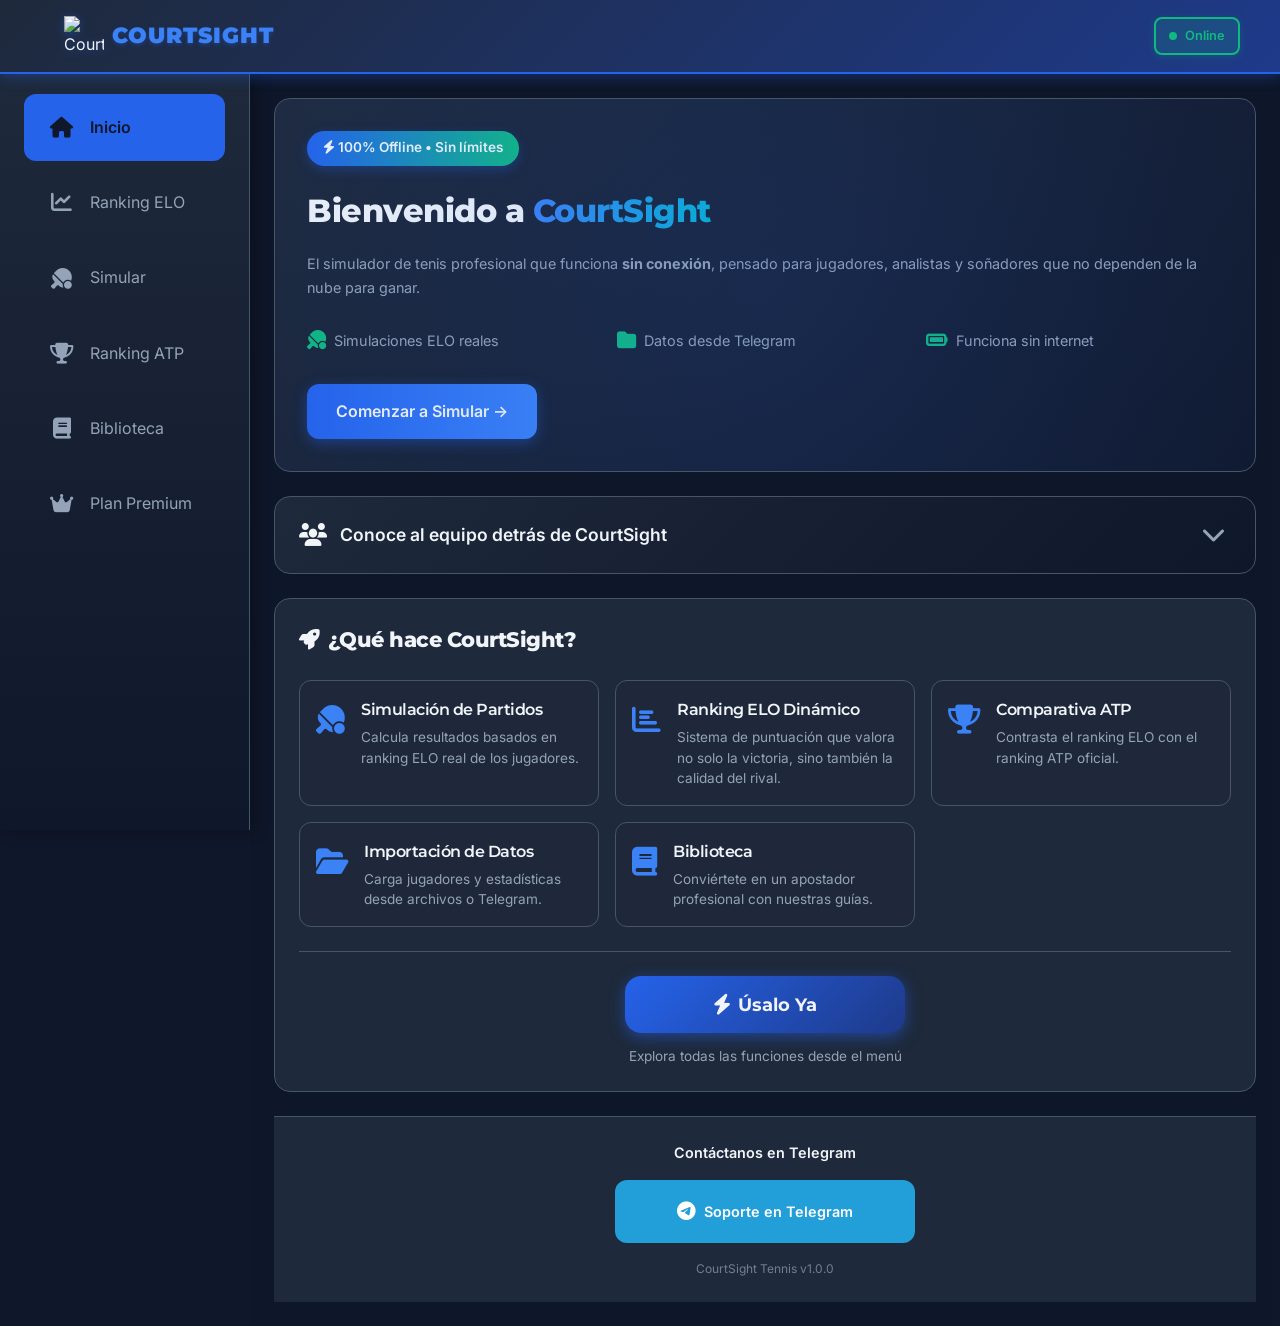
==== index.html @ 171592a0 "Add files via upload" ====
<!DOCTYPE html>
<html lang="es">
<head>
    <meta charset="UTF-8">
    <meta name="viewport" content="width=device-width, initial-scale=1.0">
    <meta name="theme-color" content="#0f172a">
    <meta name="description" content="CourtSight Tennis - Simulador de tenis profesional 100% offline">
    <title>CourtSight Tennis</title>
    
    <!-- Fuentes -->
    <link rel="preconnect" href="https://fonts.googleapis.com">
    <link rel="preconnect" href="https://fonts.gstatic.com" crossorigin>
    <link href="https://fonts.googleapis.com/css2?family=Inter:wght@400;500;600;700&family=Montserrat:wght@700;800;900&display=swap" rel="stylesheet">
    
    <!-- Iconos Profesionales - FontAwesome -->
    <link rel="stylesheet" href="https://cdnjs.cloudflare.com/ajax/libs/font-awesome/6.5.1/css/all.min.css">
    
    <!-- Estilos -->
    <link rel="stylesheet" href="css/styles.css">
    
    <!-- PWA Manifest -->
    <link rel="manifest" href="data/">
    <link rel="icon" type="image/png" href="flags/logo.png">
    <link rel="apple-touch-icon" href="flags/logo.png">
</head>
<body>
    <!-- Header -->
    <header class="header">
        <div class="header-content">
            <div class="logo">
                <button class="menu-toggle" id="menu-toggle" aria-label="Abrir menú">
                    <span class="hamburger"></span>
                </button>
                <img src="flags/logo.png" alt="CourtSight Logo" class="logo-img">
                <h1>COURTSIGHT</h1>
            </div>
            <div class="connection-status" id="connection-status">
                <span class="status-dot"></span>
                <span class="status-text">Offline</span>
            </div>
        </div>
    </header>

    <!-- Overlay para móvil -->
    <div class="sidebar-overlay" id="sidebar-overlay"></div>

    <!-- Layout Principal -->
    <div class="app-layout">
        <!-- SIDEBAR -->
        <aside id="sidebar" class="sidebar">
            <nav class="sidebar-menu">
                <!-- Interno (SPA) -->
                <a href="#" class="sidebar-item active" data-section="inicio">
                    <span class="icon"><i class="fas fa-home"></i></span>
                    <span>Inicio</span>
                </a>
                
                <!-- Externos (páginas separadas) -->
                <a href="pages/ranking-elo.html" class="sidebar-item">
                    <span class="icon"><i class="fas fa-chart-line"></i></span>
                    <span>Ranking ELO</span>
                </a>
                
                <a href="pages/simulate.html" class="sidebar-item">
                    <span class="icon"><i class="fas fa-table-tennis-paddle-ball"></i></span>
                    <span>Simular</span>
                </a>
                
                <a href="pages/ranking-atp.html" class="sidebar-item">
                    <span class="icon"><i class="fas fa-trophy"></i></span>
                    <span>Ranking ATP</span>
                </a>
                
                <a href="pages/biblioteca.html" class="sidebar-item">
                    <span class="icon"><i class="fas fa-book"></i></span>
                    <span>Biblioteca</span>
                </a>
                
                <a href="pages/plan-premium.html" class="sidebar-item">
                    <span class="icon"><i class="fas fa-crown"></i></span>
                    <span>Plan Premium</span>
                </a>
            </nav>
        </aside>

        <!-- Contenido Principal -->
        <main class="main-content">
            <!-- Sección: INICIO -->
            <section id="inicio" class="content-section active">
                
                <!-- Welcome Card Mejorado -->
                <div class="welcome-card hero-welcome">
                    <div class="welcome-badge"><i class="fas fa-bolt"></i> 100% Offline • Sin límites</div>
                    <h2 class="welcome-title">Bienvenido a <span class="highlight">CourtSight</span></h2>
                    <p class="welcome-subtitle">El simulador de tenis profesional que funciona <strong>sin conexión</strong>, pensado para jugadores, analistas y soñadores que no dependen de la nube para ganar.</p>
                    
                    <div class="welcome-features">
                        <div class="wf-item">
                            <span class="wf-icon"><i class="fas fa-table-tennis-paddle-ball"></i></span>
                            <span>Simulaciones ELO reales</span>
                        </div>
                        <div class="wf-item">
                            <span class="wf-icon"><i class="fas fa-folder"></i></span>
                            <span>Datos desde Telegram</span>
                        </div>
                        <div class="wf-item">
                            <span class="wf-icon"><i class="fas fa-battery-full"></i></span>
                            <span>Funciona sin internet</span>
                        </div>
                    </div>
                    
                    <a href="simulate.html" class="btn-cta">Comenzar a Simular →</a>
                </div>

                <!-- 🔹 BANNER "QUIÉNES SOMOS" (Expandible) -->
                <div class="about-banner" id="about-banner">
                    <div class="about-banner-header" id="about-banner-toggle">
                        <div class="about-banner-title">
                            <span class="icon"><i class="fas fa-users"></i></span>
                            <span>Conoce al equipo detrás de CourtSight</span>
                        </div>
                        <button class="about-banner-arrow" id="about-banner-arrow" aria-label="Expandir"><i class="fas fa-chevron-down"></i></button>
                    </div>
                    
                    <div class="about-banner-content" id="about-banner-content">
                        <div class="about-banner-grid">
                            <!-- Columna: Nuestra Historia -->
                           <div class="about-banner-card cuban-bg">
                                <div class="cuban-flag-overlay"></div>
                                <h4><i class="fas fa-flag"></i> Hecho en La Habana y Santiago de Cuba</h4>
                                <p>Somos un colectivo de <strong>analistas y desarrolladores</strong> cubanos. Creemos que las limitaciones son el motor de la innovación.</p>
                            </div>
                            
                            <!-- Columna: Filosofía Offline -->
                            <div class="about-banner-card">
                                <h4><i class="fas fa-battery-full"></i> Offline-First</h4>
                                <p>Diseñado para entornos con conectividad intermitente:</p>
                                <ul>
                                    <li>100% funcional sin internet</li>
                                    <li>Importación vía Telegram/archivos</li>
                                    <li>Bajo consumo de batería y CPU</li>
                                    <li>Menos de 5MB, sin dependencias</li>
                                </ul>
                            </div>
                            
                            <!-- Columna: Misión -->
                            <div class="about-banner-card full-width">
                                <h4><i class="fas fa-bullseye"></i> Nuestra Misión</h4>
                                <p>Democratizar el análisis deportivo con herramientas accesibles y soberanas, para cualquier persona en cualquier lugar del mundo.</p>
                                <div class="mission-tags">
                                    <span class="tag"><i class="fas fa-lock-open"></i> Código especializado</span>
                                    <span class="tag"><i class="fas fa-globe"></i> Enfoque diferente</span>
                                    <span class="tag"><i class="fas fa-handshake"></i> Apoyando a la comunidad</span>
                                </div>
                            </div>
                        </div>
                        
                    </div>
                </div>

                <!-- 🔹 QUÉ HACE LA APLICACIÓN -->
                <div class="features-section">
                    <h3 class="features-title"><i class="fas fa-rocket"></i> ¿Qué hace CourtSight?</h3>
                    <div class="features-list">
                        <div class="feature-item">
                            <span class="feature-icon"><i class="fas fa-table-tennis-paddle-ball"></i></span>
                            <div class="feature-content">
                                <h4>Simulación de Partidos</h4>
                                <p>Calcula resultados basados en ranking ELO real de los jugadores.</p>
                            </div>
                        </div>
                        <div class="feature-item">
                            <span class="feature-icon"><i class="fas fa-chart-bar"></i></span>
                            <div class="feature-content">
                                <h4>Ranking ELO Dinámico</h4>
                                <p>Sistema de puntuación que valora no solo la victoria, sino también la calidad del rival.</p>
                            </div>
                        </div>
                        <div class="feature-item">
                            <span class="feature-icon"><i class="fas fa-trophy"></i></span>
                            <div class="feature-content">
                                <h4>Comparativa ATP</h4>
                                <p>Contrasta el ranking ELO con el ranking ATP oficial.</p>
                            </div>
                        </div>
                        <div class="feature-item">
                            <span class="feature-icon"><i class="fas fa-folder-open"></i></span>
                            <div class="feature-content">
                                <h4>Importación de Datos</h4>
                                <p>Carga jugadores y estadísticas desde archivos o Telegram.</p>
                            </div>
                        </div>
                        <div class="feature-item">
                            <span class="feature-icon"><i class="fas fa-book"></i></span>
                            <div class="feature-content">
                                <h4>Biblioteca</h4>
                                <p>Conviértete en un apostador profesional con nuestras guías.</p>
                            </div>
                        </div>
                    </div>
                    
                    <!-- Botón con ID para abrir sidebar -->
                    <div class="features-cta">
                        <button class="btn-use-now" id="btn-use-now">
                            <span class="btn-icon"><i class="fas fa-bolt"></i></span>
                            <span>Úsalo Ya</span>
                        </button>
                        <p class="features-cta-text">Explora todas las funciones desde el menú</p>
                    </div>
                </div>

                <!-- Footer Info -->
                <div class="info-bar">
                    <p class="info-text">Contáctanos en Telegram</p>
                    <a href="https://t.me/Eltonali05" class="telegram-contact" target="_blank" rel="noopener noreferrer">
                        <span class="telegram-icon"><i class="fab fa-telegram-plane"></i></span>
                        <span>Soporte en Telegram</span>
                    </a>
                    <p class="version-text">CourtSight Tennis v1.0.0</p>
                </div>
            </section>

            <!-- Sección: RANKING ELO -->
            <section id="ranking-elo" class="content-section">
                <h2 class="section-title"><i class="fas fa-chart-bar"></i> Ranking ELO</h2>
                <div class="card">
                    <p class="text-muted">Próximamente: Lista completa de jugadores ordenados por ranking ELO.</p>
                </div>
            </section>

            <!-- Sección: SIMULAR -->
            <section id="simular" class="content-section">
                <h2 class="section-title"><i class="fas fa-table-tennis-paddle-ball"></i> Simular Partido</h2>
                <div class="card">
                    <p class="text-muted">Próximamente: Selecciona dos jugadores y simula el resultado del partido.</p>
                </div>
            </section>

            <!-- Sección: RANKING ATP -->
            <section id="ranking-atp" class="content-section">
                <h2 class="section-title"><i class="fas fa-trophy"></i> Ranking ATP</h2>
                <div class="card">
                    <p class="text-muted">Próximamente: Comparativa entre ranking ELO y ranking ATP oficial.</p>
                </div>
            </section>

            <!-- Sección: BIBLIOTECA -->
            <section id="biblioteca" class="content-section">
                <h2 class="section-title"><i class="fas fa-book"></i> Biblioteca</h2>
                <div class="card">
                    <p class="text-muted">Próximamente: Historial de partidos simulados y estadísticas guardadas.</p>
                </div>
            </section>

            <!-- Sección: ACTUALIZACIONES -->
            <section id="actualizaciones" class="content-section">
                <h2 class="section-title"><i class="fas fa-sync-alt"></i> Actualizaciones</h2>
                <div class="card">
                    <p class="text-muted">Próximamente: Novedades, changelog y estado de los datos.</p>
                </div>
            </section>
        </main>
    </div>

    <!-- Scripts -->
    <script src="js/app.js"></script>
</body>
</html>
---- css/styles.css ----
/* ============================================
COURT SIGHT TENNIS - ESTILOS GLOBALES
============================================ */
:root {
    /* Colores - Tennis Blue Theme */
    --bg-primary: #0f172a;
    --bg-secondary: #1e293b;
    --bg-card: #334155;
    
    /* Paleta Azul Tennis */
    --accent: #2563eb;
    --accent-hover: #1d4ed8;
    --accent-light: #3b82f6;
    --accent-dark: #1e3a8a;
    --cyan: #06b6d4;

    /* Texto */
    --text-primary: #f1f5f9;
    --text-secondary: #94a3b8;
    --text-muted: #64748b;

    /* Estados y utilidades */
    --success: #10b981;
    --border: #475569;
    --danger: #ef4444;
    --warning: #f59e0b;
    --telegram: #229ED9;
    --telegram-hover: #1b8ac0;

    /* Espaciado */
    --spacing-xs: 0.5rem;
    --spacing-sm: 1rem;
    --spacing-md: 1.5rem;
    --spacing-lg: 2rem;

    /* Bordes */
    --radius-sm: 8px;
    --radius-md: 12px;
    --radius-lg: 16px;

    /* Sombras */
    --shadow: 0 4px 6px -1px rgba(0, 0, 0, 0.3);
    --shadow-lg: 0 10px 15px -3px rgba(0, 0, 0, 0.4);
}

/* ============================================
RESET & BASE
============================================ */
* {
    margin: 0;
    padding: 0;
    box-sizing: border-box;
    -webkit-tap-highlight-color: transparent;
}

html {
    font-size: 16px;
    scroll-behavior: smooth;
}

body {
    font-family: 'Inter', -apple-system, BlinkMacSystemFont, 'Segoe UI', Roboto, sans-serif;
    background: transparent;
    color: var(--text-primary);
    line-height: 1.6;
    min-height: 100vh;
    display: flex;
    flex-direction: column;
}

/* Títulos con Montserrat */
h1, h2, h3, h4, h5, h6 {
    font-family: 'Montserrat', sans-serif;
    font-weight: 800;
    letter-spacing: -0.5px;
}

body.sidebar-open {
    overflow: hidden;
}

a {
    text-decoration: none;
    color: inherit;
}

/* ============================================
HEADER
============================================ */
.header {
    background: linear-gradient(135deg, var(--bg-secondary) 0%, var(--accent-dark) 100%);
    border-bottom: 2px solid var(--accent);
    padding: var(--spacing-sm) var(--spacing-md);
    position: sticky;
    top: 0;
    z-index: 100;
    box-shadow: 0 4px 12px rgba(37, 99, 235, 0.3);
}

.header-content {
    display: flex;
    justify-content: space-between;
    align-items: center;
    max-width: 1200px;
    margin: 0 auto;
}

.logo {
    display: flex;
    align-items: center;
    gap: var(--spacing-xs);
}

/* Botón Hamburguesa */
.menu-toggle {
    background: transparent;
    border: none;
    cursor: pointer;
    padding: var(--spacing-xs);
    display: flex;
    align-items: center;
    justify-content: center;
    margin-right: var(--spacing-xs);
}

.hamburger {
    display: block;
    width: 24px;
    height: 2px;
    background: var(--text-primary);
    position: relative;
    transition: all 0.3s;
}

.hamburger::before,
.hamburger::after {
    content: '';
    position: absolute;
    width: 24px;
    height: 2px;
    background: var(--text-primary);
    left: 0;
    transition: all 0.3s;
}

.hamburger::before { top: -7px; }
.hamburger::after { top: 7px; }

/* Animación hamburguesa activo */
.menu-toggle.active .hamburger { background: transparent; }
.menu-toggle.active .hamburger::before {
    top: 0;
    transform: rotate(45deg);
    background: var(--accent);
}
.menu-toggle.active .hamburger::after {
    top: 0;
    transform: rotate(-45deg);
    background: var(--accent);
}

.logo-icon { font-size: 1.8rem; }

.logo h1 {
    font-size: 1.4rem;
    font-weight: 900;
    color: var(--accent-light);
    font-family: 'Montserrat', sans-serif;
    letter-spacing: 1px;
    text-transform: uppercase;
    text-shadow: 0 2px 4px rgba(37, 99, 235, 0.3);
}

.logo-img {
    width: 40px;
    height: 40px;
    object-fit: contain;
    display: block;
    filter: drop-shadow(0 2px 4px rgba(37, 99, 235, 0.4));
}

/* Connection Status - Verde/Rojo */
.connection-status {
    display: flex;
    align-items: center;
    gap: var(--spacing-xs);
    font-size: 0.8rem;
    font-weight: 600;
    padding: 0.4rem 0.8rem;
    border-radius: var(--radius-sm);
    border: 2px solid var(--danger);
    background: rgba(239, 68, 68, 0.15);
    color: var(--danger);
    transition: all 0.3s;
    box-shadow: 0 2px 8px rgba(239, 68, 68, 0.2);
}

.connection-status.online {
    border-color: var(--success);
    background: rgba(16, 185, 129, 0.15);
    color: var(--success);
    box-shadow: 0 2px 8px rgba(16, 185, 129, 0.2);
}

.status-dot {
    width: 8px;
    height: 8px;
    border-radius: 50%;
    background: var(--danger);
    animation: pulse 2s infinite;
}

.online .status-dot { background: var(--success); }

@keyframes pulse {
    0%, 100% { opacity: 1; }
    50% { opacity: 0.5; }
}

/* ============================================
OVERLAY
============================================ */
.sidebar-overlay {
    position: fixed;
    top: 0;
    left: 0;
    width: 100%;
    height: 100%;
    background: rgba(0, 0, 0, 0.5);
    z-index: 90;
    opacity: 0;
    visibility: hidden;
    transition: all 0.3s;
}

.sidebar-overlay.active {
    opacity: 1;
    visibility: visible;
}

/* ============================================
LAYOUT CON SIDEBAR
============================================ */
.app-layout {
    display: flex;
    min-height: calc(100vh - 140px);
    flex: 1;
    position: relative;
}

/* Sidebar */
.sidebar {
    width: 250px;
    background: var(--bg-secondary);
    border-right: 1px solid var(--border);
    padding: var(--spacing-md);
    position: fixed;
    top: 70px;
    left: -250px;
    height: calc(100vh - 140px);
    overflow-y: auto;
    z-index: 95;
    transition: left 0.3s ease;
}

.sidebar.open { left: 0; }

.sidebar-menu {
    display: flex;
    flex-direction: column;
    gap: var(--spacing-xs);
}

.sidebar-item {
    display: flex;
    align-items: center;
    gap: var(--spacing-sm);
    padding: var(--spacing-sm) var(--spacing-md);
    border-radius: var(--radius-md);
    color: var(--text-secondary);
    transition: all 0.2s;
    cursor: pointer;
    border: 1px solid transparent;
}

.sidebar-item:hover {
    background: var(--bg-card);
    color: var(--text-primary);
}

.sidebar-item.active {
    background: var(--accent);
    color: var(--bg-primary);
    font-weight: 600;
}

.sidebar-item .icon {
    font-size: 1.3rem;
    width: 25px;
    text-align: center;
}
/* ============================================
🎨 ICONOS FONTAWESOME
============================================ */
.icon i, 
.feature-icon i, 
.wf-icon i, 
.about-icon i, 
.telegram-icon i, 
.btn-icon i {
    font-style: normal;
    display: inline-flex;
    align-items: center;
    justify-content: center;
}

/* Colores específicos para iconos */
.feature-icon i { 
    color: var(--accent-light); 
}

.wf-icon i { 
    color: var(--success); 
}

.telegram-icon i { 
    color: #ffffff; 
}

.btn-icon i {
    animation: pulse-icon 2s ease-in-out infinite;
}

/* Contenido Principal con Fondo */
.main-content {
    flex: 1;
    padding: var(--spacing-md);
    overflow-y: auto;
    width: 100%;
    background-image: url('../flags/fondo-tenis.jpg');
    background-size: cover;
    background-position: center;
    background-repeat: no-repeat;
    background-attachment: fixed;
    position: relative;
}

.main-content::before {
    content: '';
    position: absolute;
    top: 0;
    left: 0;
    width: 100%;
    height: 100%;
    background: rgba(15, 23, 42, 0.85);
    z-index: 0;
    pointer-events: none;
}

.main-content > * {
    position: relative;
    z-index: 1;
}

/* ============================================
SECCIONES DE CONTENIDO
============================================ */
.content-section {
    display: none;
}

.content-section.active {
    display: block;
    animation: fadeIn 0.3s ease-out;
}

.section-title {
    font-size: 1.5rem;
    margin-bottom: var(--spacing-md);
    color: var(--accent);
    display: flex;
    align-items: center;
    gap: var(--spacing-xs);
}

/* ============================================
TARJETA DE BIENVENIDA
============================================ */
.welcome-card {
    background: var(--bg-secondary);
    border: 1px solid var(--border);
    border-radius: var(--radius-lg);
    padding: var(--spacing-md);
    margin-bottom: var(--spacing-md);
}

.welcome-card h4 {
    color: var(--accent-light);
    margin-bottom: var(--spacing-xs);
    font-size: 1.1rem;
}

.welcome-card p {
    color: var(--text-secondary);
    font-size: 0.9rem;
    line-height: 1.7;
}

/* ============================================
WELCOME CARD HERO (MEJORADO)
============================================ */
.hero-welcome {
    background: linear-gradient(135deg, var(--bg-secondary) 0%, var(--bg-primary) 100%);
    border: 1px solid var(--border);
    position: relative;
    overflow: hidden;
    padding: var(--spacing-lg);
}

.hero-welcome::before {
    content: '';
    position: absolute;
    top: -50%;
    right: -50%;
    width: 200%;
    height: 200%;
    background: radial-gradient(circle, rgba(37, 99, 235, 0.15) 0%, transparent 70%);
    animation: pulse-glow 8s ease-in-out infinite;
    pointer-events: none;
}

@keyframes pulse-glow {
    0%, 100% { transform: scale(1); opacity: 0.5; }
    50% { transform: scale(1.1); opacity: 0.8; }
}

.welcome-badge {
    display: inline-block;
    background: linear-gradient(90deg, var(--accent) 0%, var(--success) 100%);
    color: var(--text-primary);
    padding: 0.4rem 1rem;
    border-radius: 20px;
    font-size: 0.85rem;
    font-weight: 600;
    margin-bottom: 1.2rem;
    box-shadow: 0 4px 12px rgba(37, 99, 235, 0.3);
}

.welcome-title {
    font-size: 2rem;
    margin: 0 0 1rem 0;
    color: var(--text-primary);
    font-family: 'Montserrat', sans-serif;
}

.welcome-title .highlight {
    background: linear-gradient(90deg, var(--accent-light) 0%, var(--cyan) 100%);
    -webkit-background-clip: text;
    -webkit-text-fill-color: transparent;
    background-clip: text;
}

.welcome-subtitle {
    color: var(--text-secondary);
    font-size: 1.05rem;
    line-height: 1.6;
    margin-bottom: 1.5rem;
}

.welcome-features {
    display: grid;
    grid-template-columns: repeat(3, 1fr);
    gap: 0.8rem;
    margin-bottom: 1.8rem;
}

.wf-item {
    display: flex;
    align-items: center;
    gap: 0.5rem;
    font-size: 0.9rem;
    color: var(--text-secondary);
}

.wf-icon {
    font-size: 1.2rem;
}

.btn-cta {
    display: inline-block;
    background: linear-gradient(90deg, var(--accent) 0%, var(--accent-light) 100%);
    color: var(--text-primary);
    padding: 0.9rem 1.8rem;
    border-radius: var(--radius-md);
    text-decoration: none;
    font-weight: 600;
    transition: transform 0.2s, box-shadow 0.2s;
    box-shadow: 0 4px 14px rgba(37, 99, 235, 0.4);
}

.btn-cta:hover {
    transform: translateY(-2px);
    box-shadow: 0 6px 20px rgba(37, 99, 235, 0.6);
}

/* ============================================
BANNER "QUIÉNES SOMOS" (EXPANDIBLE)
============================================ */
.about-banner {
    margin: 1.5rem 0;
    border-radius: var(--radius-lg);
    overflow: hidden;
    border: 1px solid var(--border);
    background: linear-gradient(135deg, var(--bg-secondary) 0%, var(--bg-primary) 100%);
    transition: all 0.3s ease;
}

.about-banner-header {
    padding: 1.2rem 1.5rem;
    display: flex;
    align-items: center;
    justify-content: space-between;
    cursor: pointer;
    user-select: none;
}

.about-banner-header:hover {
    background: rgba(255, 255, 255, 0.05);
}

.about-banner-title {
    display: flex;
    align-items: center;
    gap: 0.8rem;
    color: var(--text-primary);
    font-weight: 600;
    font-size: 1.1rem;
}

.about-banner-title .icon {
    font-size: 1.4rem;
}

.about-banner-arrow {
    background: none;
    border: none;
    color: var(--text-secondary);
    font-size: 1.5rem;
    cursor: pointer;
    transition: transform 0.3s ease;
    padding: 0.3rem;
}

.about-banner-arrow.active {
    transform: rotate(180deg);
    color: var(--accent-light);
}

.about-banner-content {
    max-height: 0;
    overflow: hidden;
    transition: max-height 0.4s ease, padding 0.4s ease;
    background: rgba(15, 23, 42, 0.6);
}

.about-banner-content.open {
    max-height: 1000px;
    padding: 0 1.5rem 1.5rem;
}

.about-banner-grid {
    display: grid;
    grid-template-columns: repeat(auto-fit, minmax(250px, 1fr));
    gap: 1.2rem;
    margin-top: 1rem;
}

.about-banner-card {
    background: rgba(30, 41, 59, 0.8);
    padding: 1.2rem;
    border-radius: var(--radius-md);
    border: 1px solid var(--border);
}

/* ============================================
🇨🇺 TARJETA "HECHO EN LA HABANA" CON BANDERA
============================================ */
.about-banner-card.cuban-bg {
    background-image: url('flags/cu.png'); /* ← TU RUTA AQUÍ */
    background-size: cover;
    background-position: center;
    background-repeat: no-repeat;
    position: relative;
    border: 2px solid #50393c; /* Borde rojo cubano */
    overflow: hidden;
}

/* Capa oscura para que el texto se lea bien */
.cuban-flag-overlay {
    position: absolute;
    top: 0;
    left: 0;
    width: 100%;
    height: 100%;
    background: rgba(15, 23, 42, 0.85); /* Capa semitransparente */
    z-index: 1;
    pointer-events: none;
}

/* El contenido (texto) debe estar por encima */
.about-banner-card.cuban-bg h4,
.about-banner-card.cuban-bg p {
    position: relative;
    z-index: 2;
}

/* Efecto hover opcional */
.about-banner-card.cuban-bg:hover {
    border-color: #11224a; /* Azul cubano */
    transform: translateY(-4px);
}

.about-banner-card h4 {
    margin: 0 0 0.6rem 0;
    color: var(--text-primary);
    font-size: 1rem;
    display: flex;
    align-items: center;
    gap: 0.5rem;
}
/* 🇨🇺 Título "Hecho en La Habana" con colores cubanos */
.about-banner-card.cuban-bg h4 {
    background: linear-gradient(90deg, #CF142B 0%, #FFFFFF 50%, #002A8F 100%);
    -webkit-background-clip: text;
    -webkit-text-fill-color: transparent;
    background-clip: text;
    font-weight: 900;
    text-shadow: 0 2px 4px rgba(0, 0, 0, 0.3);
}

.about-banner-card p,
.about-banner-card li {
    color: var(--text-secondary);
    font-size: 0.9rem;
    line-height: 1.5;
    margin: 0.3rem 0;
}

.about-banner-card ul {
    padding-left: 1.2rem;
    margin: 0.5rem 0;
}

.about-banner-card li {
    list-style: none;
    padding-left: 0.3rem;
}

.about-banner-card li::before {
    content: "•";
    color: var(--accent-light);
    font-weight: bold;
    display: inline-block;
    width: 1em;
    margin-left: -1em;
}

.about-banner-card.full-width {
    grid-column: 1 / -1;
}

.mission-tags {
    display: flex;
    flex-wrap: wrap;
    gap: 0.5rem;
    margin-top: 1rem;
}

.tag {
    background: rgba(37, 99, 235, 0.2);
    color: var(--accent-light);
    padding: 0.3rem 0.7rem;
    border-radius: 20px;
    font-size: 0.8rem;
    font-weight: 500;
}

/* ============================================
🔹 SECCIÓN: QUÉ HACE LA APLICACIÓN
============================================ */
.features-section {
    background: var(--bg-secondary);
    border: 1px solid var(--border);
    border-radius: var(--radius-lg);
    padding: var(--spacing-md);
    margin-bottom: var(--spacing-md);
}

.features-title {
    font-size: 1.3rem;
    color: var(--text-primary);
    margin-bottom: var(--spacing-md);
    display: flex;
    align-items: center;
    gap: var(--spacing-xs);
}

.features-list {
    display: grid;
    grid-template-columns: repeat(auto-fit, minmax(280px, 1fr));
    gap: var(--spacing-sm);
    margin-bottom: var(--spacing-md);
}

.feature-item {
    display: flex;
    align-items: flex-start;
    gap: var(--spacing-sm);
    padding: var(--spacing-sm);
    background: rgba(30, 41, 59, 0.5);
    border-radius: var(--radius-md);
    border: 1px solid var(--border);
    transition: transform 0.2s, background 0.2s;
}

.feature-item:hover {
    transform: translateY(-2px);
    background: rgba(30, 41, 59, 0.8);
}

.feature-icon {
    font-size: 1.8rem;
    flex-shrink: 0;
}

.feature-content h4 {
    font-size: 1rem;
    color: var(--text-primary);
    margin-bottom: 0.3rem;
    font-weight: 600;
}

.feature-content p {
    font-size: 0.85rem;
    color: var(--text-secondary);
    line-height: 1.5;
    margin: 0;
}

/* ============================================
🔹 BOTÓN "ÚSALO YA" (Dentro de features-section)
============================================ */
.features-cta {
    text-align: center;
    padding-top: var(--spacing-md);
    border-top: 1px solid var(--border);
}

.btn-use-now {
    display: inline-flex;
    align-items: center;
    justify-content: center;
    gap: 0.4rem;
    background: linear-gradient(135deg, var(--accent) 0%, var(--accent-dark) 100%);
    color: var(--text-primary);
    padding: 1rem 2rem;
    border: none;
    border-radius: var(--radius-lg);
    font-size: 1.1rem;
    font-weight: 700;
    font-family: 'Montserrat', sans-serif;
    cursor: pointer;
    transition: transform 0.2s, box-shadow 0.2s;
    box-shadow: 0 4px 15px rgba(37, 99, 235, 0.5);
    width: 100%;
    max-width: 280px;
}

.btn-use-now:hover {
    transform: translateY(-3px);
    box-shadow: 0 6px 20px rgba(37, 99, 235, 0.7);
}

.btn-use-now:active {
    transform: translateY(-1px);
}

.btn-icon {
    font-size: 1.3rem;
    animation: pulse-icon 2s ease-in-out infinite;
}

@keyframes pulse-icon {
    0%, 100% { transform: scale(1); }
    50% { transform: scale(1.2); }
}

.features-cta-text {
    font-size: 0.85rem;
    color: var(--text-secondary);
    margin-top: 0.8rem;
    margin-bottom: 0;
}

/* ============================================
FOOTER / INFO BAR
============================================ */
.info-bar {
    margin-top: auto;
    padding: var(--spacing-md);
    text-align: center;
    border-top: 1px solid var(--border);
    background: var(--bg-secondary);
    display: flex;
    flex-direction: column;
    align-items: center;
    gap: var(--spacing-sm);
}

.info-text {
    font-size: 0.9rem;
    color: var(--text-primary);
    font-weight: 600;
    margin: 0;
}

.telegram-contact {
    display: inline-flex;
    align-items: center;
    justify-content: center;
    gap: var(--spacing-xs);
    background: var(--telegram);
    color: #ffffff;
    padding: var(--spacing-sm) var(--spacing-md);
    border-radius: var(--radius-md);
    font-size: 0.9rem;
    font-weight: 600;
    transition: background 0.2s, transform 0.1s;
    width: 100%;
    max-width: 300px;
}

.telegram-contact:hover { background: var(--telegram-hover); }
.telegram-contact:active { transform: scale(0.98); }
.telegram-icon { font-size: 1.2rem; }

.version-text {
    font-size: 0.75rem;
    color: var(--text-secondary);
    opacity: 0.7;
    margin: 0;
}

/* ============================================
COMPONENTES REUTILIZABLES
============================================ */
.btn {
    display: inline-block;
    width: 100%;
    padding: var(--spacing-sm) var(--spacing-md);
    border: none;
    border-radius: var(--radius-md);
    font-size: 1rem;
    font-weight: 600;
    cursor: pointer;
    text-align: center;
    transition: background 0.2s;
}

.btn-primary { background: var(--accent); color: var(--bg-primary); }
.btn-primary:hover { background: var(--accent-hover); }

.btn-secondary {
    background: var(--bg-card);
    color: var(--text-primary);
    border: 1px solid var(--border);
}

.btn-danger {
    background: transparent;
    color: var(--danger);
    border: 1px solid var(--danger);
}

.card {
    background: var(--bg-secondary);
    border: 1px solid var(--border);
    border-radius: var(--radius-lg);
    padding: var(--spacing-md);
    margin-bottom: var(--spacing-sm);
}

.card-title {
    font-size: 1.2rem;
    margin-bottom: var(--spacing-sm);
    color: var(--accent);
}

.input {
    width: 100%;
    padding: var(--spacing-sm);
    background: var(--bg-primary);
    border: 1px solid var(--border);
    border-radius: var(--radius-md);
    color: var(--text-primary);
    font-size: 1rem;
}

.input:focus { outline: none; border-color: var(--accent); }

.select {
    width: 100%;
    padding: var(--spacing-sm);
    background: var(--bg-primary);
    border: 1px solid var(--border);
    border-radius: var(--radius-md);
    color: var(--text-primary);
    font-size: 1rem;
}

/* Utilidades */
.hidden { display: none !important; }
.text-center { text-align: center; }
.text-muted { color: var(--text-secondary); }
.mt-1 { margin-top: var(--spacing-sm); }
.mt-2 { margin-top: var(--spacing-md); }

/* ============================================
ANIMACIONES
============================================ */
@keyframes fadeIn {
    from { opacity: 0; transform: translateY(10px); }
    to { opacity: 1; transform: translateY(0); }
}

.fade-in { animation: fadeIn 0.3s ease-out; }

/* ============================================
RESPONSIVE
============================================ */
@media (max-width: 768px) {
    .sidebar { width: 280px; left: -280px; }
    .logo h1 { font-size: 1.2rem; }
    .stats-grid { grid-template-columns: repeat(2, 1fr); }
    .stats-grid-two { grid-template-columns: 1fr; }
    .circular-chart-container { width: 150px; height: 150px; }
    .welcome-features { grid-template-columns: 1fr; }
    .about-banner-grid { grid-template-columns: 1fr; }
    .features-list { grid-template-columns: 1fr; }
}

@media (max-width: 480px) {
    html { font-size: 15px; }
    .stats-grid { grid-template-columns: 1fr; }
    .connection-status { padding: 0.3rem 0.6rem; font-size: 0.7rem; }
    .logo h1 { font-size: 1rem; }
    .circular-chart-container { width: 130px; height: 130px; }
    .date-icon { font-size: 2rem; }
    .date-value { font-size: 1.1rem; }
    .welcome-title { font-size: 1.5rem; }
    .btn-use-now { padding: 0.9rem 2rem; font-size: 1rem; }
}


/* ============================================
DESKTOP: SIDEBAR FIJO DESPLEGADO
============================================ */
@media (min-width: 1025px) {
    /* Sidebar siempre visible en escritorio */
    .sidebar {
        left: 0 !important; /* Forzar visible */
        box-shadow: var(--shadow-lg);
    }
    
    /* Ocultar overlay en escritorio (no se necesita) */
    .sidebar-overlay {
        display: none !important;
    }
    
    /* Contenido principal con margen para no quedar debajo del sidebar */
    .main-content {
        margin-left: 250px; /* Ancho del sidebar */
    }
    
    /* Ocultar botón hamburguesa en escritorio (opcional) */
    .menu-toggle {
        display: none;
    }
    
    /* Ajuste del header para alinearse con el contenido */
    .header-content {
        padding-left: var(--spacing-md);
    }
}





/* ============================================
CORRECCIÓN: SIDEBAR - SIN CHOQUE VISUAL
============================================ */

/* Asegurar que el sidebar tenga fondo consistente */
.sidebar {
    background: var(--bg-secondary); /* O usa: #1e293b directamente */
    /* Si hay un gradiente, que sea consistente */
    background: linear-gradient(180deg, var(--bg-secondary) 0%, var(--bg-primary) 100%);
}

/* Si hay un pseudo-elemento creando el efecto de sombra/sobresaliente */
.sidebar::after {
    background: var(--bg-primary); /* Mismo color que el fondo principal */
}

/* Ajustar el contenedor del layout para desktop */
@media (min-width: 1025px) {
    .app-layout {
        background: var(--bg-primary); /* Fondo azul oscuro detrás de todo */
    }
    
    /* Asegurar que no haya bordes o sombras extrañas */
    .sidebar {
        border-right: 1px solid var(--border);
        box-shadow: 4px 0 15px rgba(0, 0, 0, 0.3);
    }
}

/* Si el problema es el scrollbar, personalizarlo */
@media (min-width: 1025px) {
    .sidebar::-webkit-scrollbar {
        width: 8px;
    }
    
    .sidebar::-webkit-scrollbar-track {
        background: var(--bg-primary); /* Mismo color de fondo */
    }
    
    .sidebar::-webkit-scrollbar-thumb {
        background: var(--border); /* Color del borde */
        border-radius: 4px;
    }
    
    .sidebar::-webkit-scrollbar-thumb:hover {
        background: var(--accent); /* Color de acento al hover */
    }
}
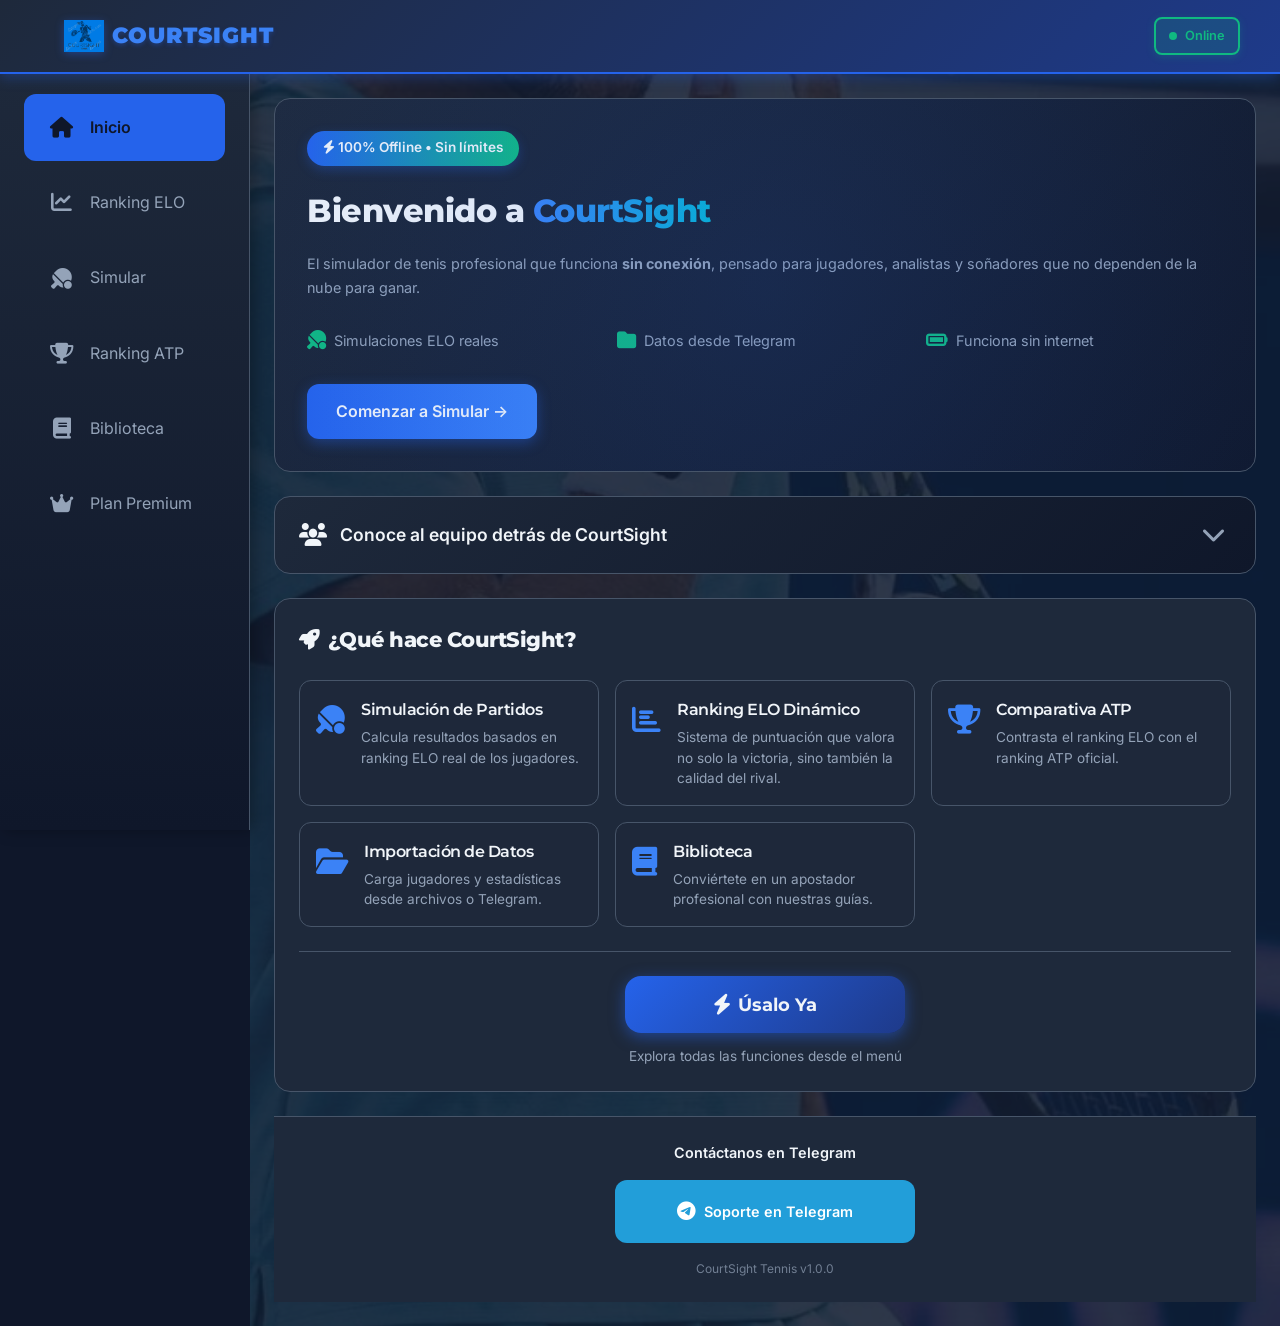
==== commit 017a56ae: "Update index.html" ====
--- a/index.html
+++ b/index.html
@@ -109,7 +109,7 @@
                         </div>
                     </div>
                     
-                    <a href="simulate.html" class="btn-cta">Comenzar a Simular →</a>
+                    <a href="pages/simulate.html" class="btn-cta">Comenzar a Simular →</a>
                 </div>
 
                 <!-- 🔹 BANNER "QUIÉNES SOMOS" (Expandible) -->
@@ -265,4 +265,4 @@
     <!-- Scripts -->
     <script src="js/app.js"></script>
 </body>
-</html>+</html>
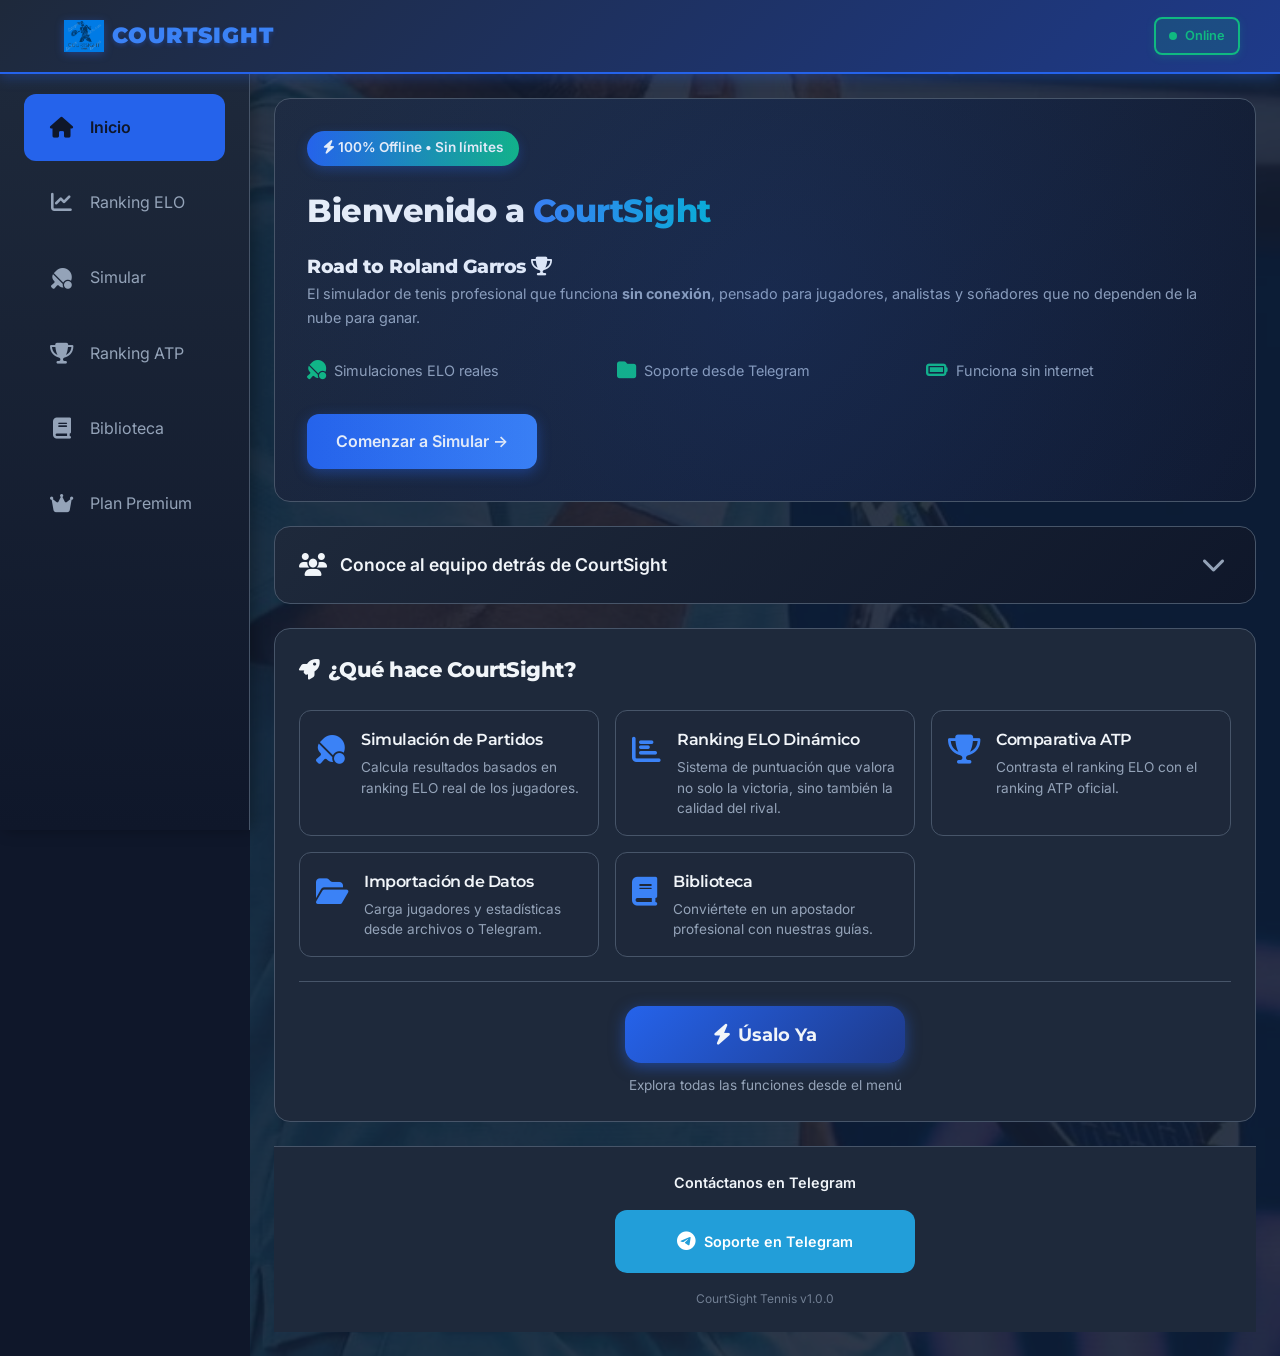
==== commit b9cbc5f0: "Update index.html" ====
--- a/index.html
+++ b/index.html
@@ -91,7 +91,10 @@
                 <!-- Welcome Card Mejorado -->
                 <div class="welcome-card hero-welcome">
                     <div class="welcome-badge"><i class="fas fa-bolt"></i> 100% Offline • Sin límites</div>
+                    
                     <h2 class="welcome-title">Bienvenido a <span class="highlight">CourtSight</span></h2>
+                    <h3 class="rg-tagline">Road to Roland Garros <span class="icon"><i class="fas fa-trophy"></i></span></h3>
+                    
                     <p class="welcome-subtitle">El simulador de tenis profesional que funciona <strong>sin conexión</strong>, pensado para jugadores, analistas y soñadores que no dependen de la nube para ganar.</p>
                     
                     <div class="welcome-features">
@@ -101,7 +104,7 @@
                         </div>
                         <div class="wf-item">
                             <span class="wf-icon"><i class="fas fa-folder"></i></span>
-                            <span>Datos desde Telegram</span>
+                            <span>Soporte desde Telegram</span>
                         </div>
                         <div class="wf-item">
                             <span class="wf-icon"><i class="fas fa-battery-full"></i></span>
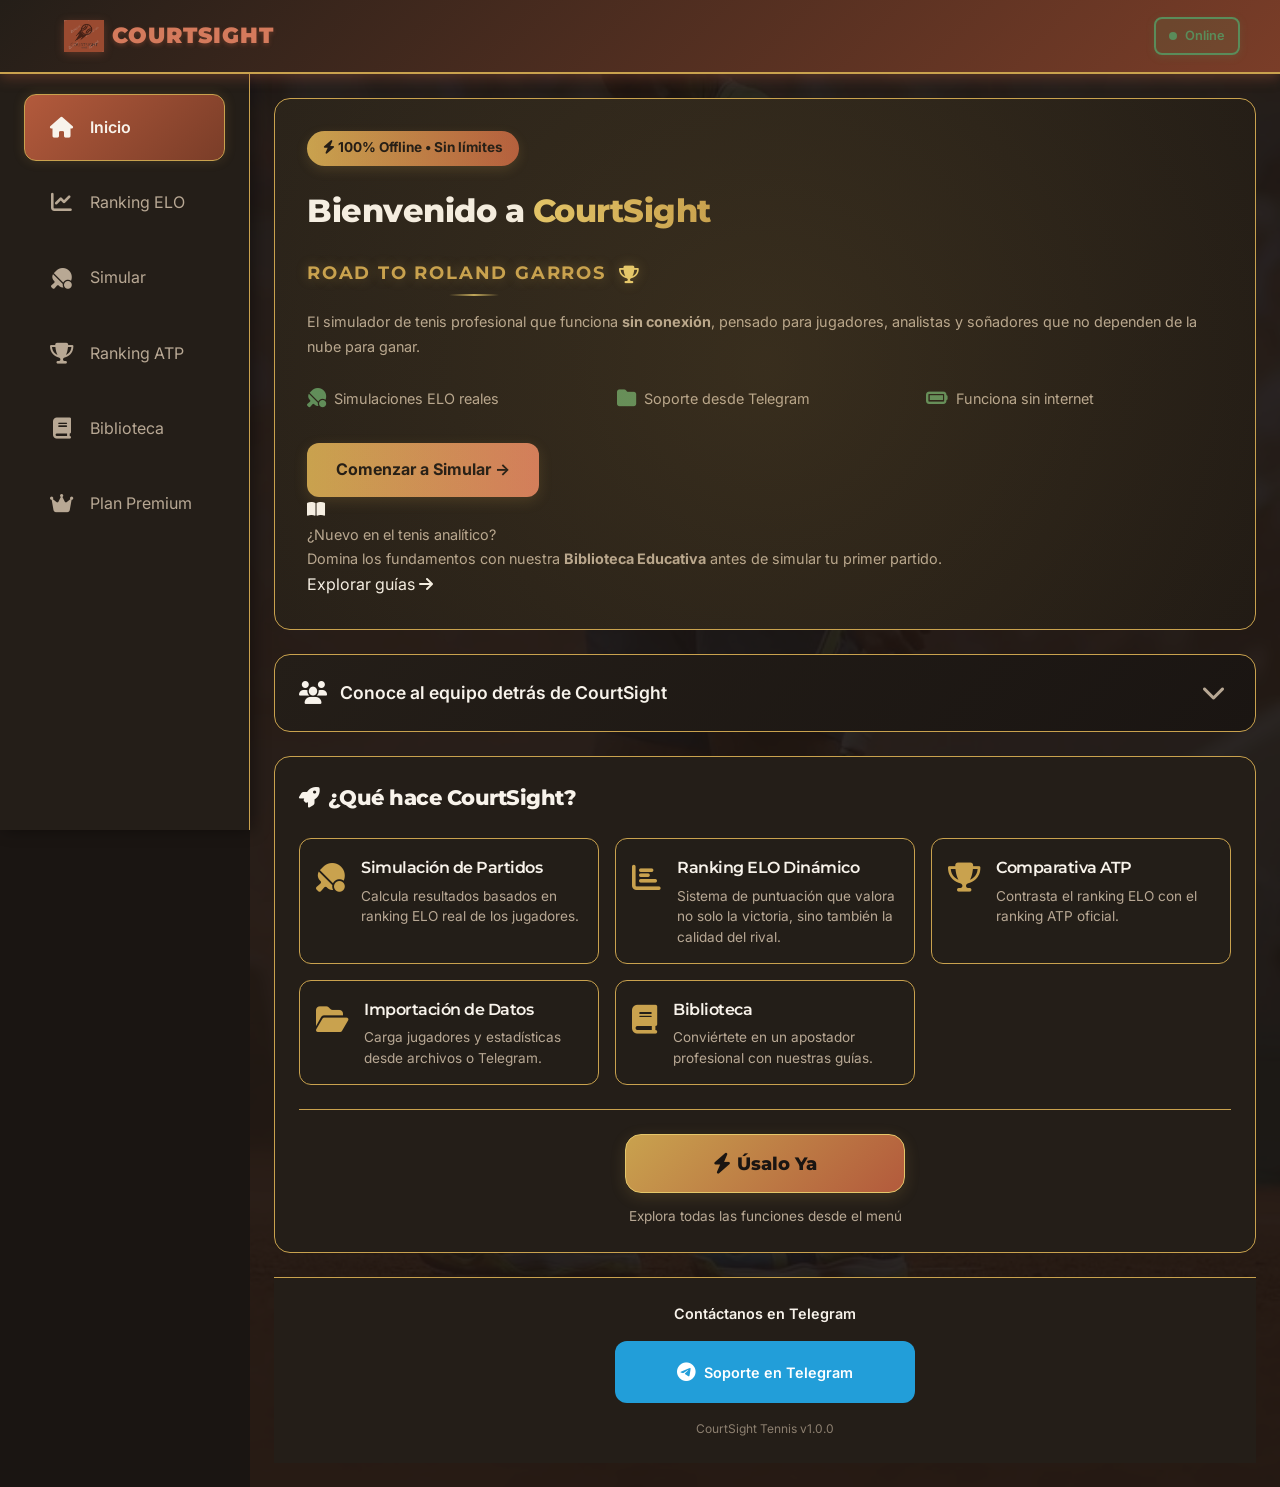
==== commit 64361165: "Update index.html" ====
--- a/index.html
+++ b/index.html
@@ -113,6 +113,20 @@
                     </div>
                     
                     <a href="pages/simulate.html" class="btn-cta">Comenzar a Simular →</a>
+                    
+                    <!-- 🔹 NUEVO: Sugerencia para visitar la biblioteca -->
+                    <div class="library-suggestion">
+                        <div class="library-icon">
+                            <i class="fas fa-book-open"></i>
+                        </div>
+                        <div class="library-content">
+                            <p class="library-title">¿Nuevo en el tenis analítico?</p>
+                            <p class="library-subtitle">Domina los fundamentos con nuestra <strong>Biblioteca Educativa</strong> antes de simular tu primer partido.</p>
+                        </div>
+                        <a href="pages/biblioteca.html" class="library-link">
+                            <span>Explorar guías <i class="fas fa-arrow-right"></i></span>
+                        </a>
+                    </div>
                 </div>
 
                 <!-- 🔹 BANNER "QUIÉNES SOMOS" (Expandible) -->
--- a/css/styles.css
+++ b/css/styles.css
@@ -1,31 +1,35 @@
 /* ============================================
 COURT SIGHT TENNIS - ESTILOS GLOBALES
+🎨 TEMA: ROLAND GARROS PREMIUM (ARCILLA + ORO)
 ============================================ */
 :root {
-    /* Colores - Tennis Blue Theme */
-    --bg-primary: #0f172a;
-    --bg-secondary: #1e293b;
-    --bg-card: #334155;
+    /* 🌍 Fondos - Profundos y cálidos */
+    --bg-primary: #1A1512;
+    --bg-secondary: #241E18;
+    --bg-card: #2E261D;
     
-    /* Paleta Azul Tennis */
-    --accent: #2563eb;
-    --accent-hover: #1d4ed8;
-    --accent-light: #3b82f6;
-    --accent-dark: #1e3a8a;
-    --cyan: #06b6d4;
-
-    /* Texto */
-    --text-primary: #f1f5f9;
-    --text-secondary: #94a3b8;
-    --text-muted: #64748b;
-
-    /* Estados y utilidades */
-    --success: #10b981;
-    --border: #475569;
-    --danger: #ef4444;
-    --warning: #f59e0b;
+    /* 🏆 Paleta Roland Garros Premium */
+    --accent: #B35A3C;
+    --accent-hover: #9A4A30;
+    --accent-light: #D47A5C;
+    --accent-dark: #7A3D28;
+    
+    --gold: #C9A24E;
+    --gold-light: #E5C76A;
+    --gold-dim: rgba(201, 162, 78, 0.15);
+
+    /* 📝 Texto - Jerarquía limpia y legible */
+    --text-primary: #F8F3EB;
+    --text-secondary: #B8A894;
+    --text-muted: #8A7D6C;
+
+    /* ⚡ Estados y utilidades */
+    --success: #5A8C5A;
+    --border: #C9A24E;
+    --danger: #C0392B;
+    --warning: #D4A04A;
     --telegram: #229ED9;
-    --telegram-hover: #1b8ac0;
+    --telegram-hover: #1A7BB0;
 
     /* Espaciado */
     --spacing-xs: 0.5rem;
@@ -38,9 +42,11 @@
     --radius-md: 12px;
     --radius-lg: 16px;
 
-    /* Sombras */
-    --shadow: 0 4px 6px -1px rgba(0, 0, 0, 0.3);
-    --shadow-lg: 0 10px 15px -3px rgba(0, 0, 0, 0.4);
+    /* Sombras premium */
+    --shadow: 0 4px 12px rgba(26, 21, 18, 0.5);
+    --shadow-lg: 0 8px 24px rgba(26, 21, 18, 0.6);
+    --shadow-accent: rgba(179, 90, 60, 0.35);
+    --shadow-gold: rgba(201, 162, 78, 0.18);
 }
 
 /* ============================================
@@ -68,33 +74,26 @@
     flex-direction: column;
 }
 
-/* Títulos con Montserrat */
 h1, h2, h3, h4, h5, h6 {
     font-family: 'Montserrat', sans-serif;
     font-weight: 800;
     letter-spacing: -0.5px;
 }
 
-body.sidebar-open {
-    overflow: hidden;
-}
-
-a {
-    text-decoration: none;
-    color: inherit;
-}
+body.sidebar-open { overflow: hidden; }
+a { text-decoration: none; color: inherit; }
 
 /* ============================================
 HEADER
 ============================================ */
 .header {
     background: linear-gradient(135deg, var(--bg-secondary) 0%, var(--accent-dark) 100%);
-    border-bottom: 2px solid var(--accent);
+    border-bottom: 2px solid var(--gold);
     padding: var(--spacing-sm) var(--spacing-md);
     position: sticky;
     top: 0;
     z-index: 100;
-    box-shadow: 0 4px 12px rgba(37, 99, 235, 0.3);
+    box-shadow: 0 4px 12px var(--shadow-accent);
 }
 
 .header-content {
@@ -105,13 +104,8 @@
     margin: 0 auto;
 }
 
-.logo {
-    display: flex;
-    align-items: center;
-    gap: var(--spacing-xs);
-}
-
-/* Botón Hamburguesa */
+.logo { display: flex; align-items: center; gap: var(--spacing-xs); }
+
 .menu-toggle {
     background: transparent;
     border: none;
@@ -132,8 +126,7 @@
     transition: all 0.3s;
 }
 
-.hamburger::before,
-.hamburger::after {
+.hamburger::before, .hamburger::after {
     content: '';
     position: absolute;
     width: 24px;
@@ -142,21 +135,15 @@
     left: 0;
     transition: all 0.3s;
 }
-
 .hamburger::before { top: -7px; }
 .hamburger::after { top: 7px; }
 
-/* Animación hamburguesa activo */
 .menu-toggle.active .hamburger { background: transparent; }
 .menu-toggle.active .hamburger::before {
-    top: 0;
-    transform: rotate(45deg);
-    background: var(--accent);
+    top: 0; transform: rotate(45deg); background: var(--gold);
 }
 .menu-toggle.active .hamburger::after {
-    top: 0;
-    transform: rotate(-45deg);
-    background: var(--accent);
+    top: 0; transform: rotate(-45deg); background: var(--gold);
 }
 
 .logo-icon { font-size: 1.8rem; }
@@ -168,48 +155,36 @@
     font-family: 'Montserrat', sans-serif;
     letter-spacing: 1px;
     text-transform: uppercase;
-    text-shadow: 0 2px 4px rgba(37, 99, 235, 0.3);
+    text-shadow: 0 2px 4px var(--shadow-accent);
 }
 
 .logo-img {
-    width: 40px;
-    height: 40px;
-    object-fit: contain;
-    display: block;
-    filter: drop-shadow(0 2px 4px rgba(37, 99, 235, 0.4));
-}
-
-/* Connection Status - Verde/Rojo */
+    width: 40px; height: 40px; object-fit: contain; display: block;
+    filter: drop-shadow(0 2px 4px var(--shadow-accent));
+}
+
+/* Connection Status */
 .connection-status {
-    display: flex;
-    align-items: center;
-    gap: var(--spacing-xs);
-    font-size: 0.8rem;
-    font-weight: 600;
-    padding: 0.4rem 0.8rem;
+    display: flex; align-items: center; gap: var(--spacing-xs);
+    font-size: 0.8rem; font-weight: 600; padding: 0.4rem 0.8rem;
     border-radius: var(--radius-sm);
     border: 2px solid var(--danger);
-    background: rgba(239, 68, 68, 0.15);
-    color: var(--danger);
-    transition: all 0.3s;
-    box-shadow: 0 2px 8px rgba(239, 68, 68, 0.2);
+    background: rgba(192, 57, 43, 0.15);
+    color: var(--danger); transition: all 0.3s;
+    box-shadow: 0 2px 8px rgba(192, 57, 43, 0.2);
 }
 
 .connection-status.online {
     border-color: var(--success);
-    background: rgba(16, 185, 129, 0.15);
+    background: rgba(90, 140, 90, 0.15);
     color: var(--success);
-    box-shadow: 0 2px 8px rgba(16, 185, 129, 0.2);
+    box-shadow: 0 2px 8px rgba(90, 140, 90, 0.2);
 }
 
 .status-dot {
-    width: 8px;
-    height: 8px;
-    border-radius: 50%;
-    background: var(--danger);
-    animation: pulse 2s infinite;
-}
-
+    width: 8px; height: 8px; border-radius: 50%;
+    background: var(--danger); animation: pulse 2s infinite;
+}
 .online .status-dot { background: var(--success); }
 
 @keyframes pulse {
@@ -218,217 +193,99 @@
 }
 
 /* ============================================
-OVERLAY
+OVERLAY & LAYOUT
 ============================================ */
 .sidebar-overlay {
-    position: fixed;
-    top: 0;
-    left: 0;
-    width: 100%;
-    height: 100%;
-    background: rgba(0, 0, 0, 0.5);
-    z-index: 90;
-    opacity: 0;
-    visibility: hidden;
-    transition: all 0.3s;
-}
-
-.sidebar-overlay.active {
-    opacity: 1;
-    visibility: visible;
-}
-
-/* ============================================
-LAYOUT CON SIDEBAR
-============================================ */
+    position: fixed; top: 0; left: 0; width: 100%; height: 100%;
+    background: rgba(26, 21, 18, 0.65);
+    z-index: 90; opacity: 0; visibility: hidden; transition: all 0.3s;
+}
+.sidebar-overlay.active { opacity: 1; visibility: visible; }
+
 .app-layout {
-    display: flex;
-    min-height: calc(100vh - 140px);
-    flex: 1;
-    position: relative;
-}
-
-/* Sidebar */
+    display: flex; min-height: calc(100vh - 140px);
+    flex: 1; position: relative;
+}
+
 .sidebar {
     width: 250px;
     background: var(--bg-secondary);
     border-right: 1px solid var(--border);
     padding: var(--spacing-md);
-    position: fixed;
-    top: 70px;
-    left: -250px;
-    height: calc(100vh - 140px);
-    overflow-y: auto;
-    z-index: 95;
+    position: fixed; top: 70px; left: -250px;
+    height: calc(100vh - 140px); overflow-y: auto; z-index: 95;
     transition: left 0.3s ease;
 }
-
 .sidebar.open { left: 0; }
 
-.sidebar-menu {
-    display: flex;
-    flex-direction: column;
-    gap: var(--spacing-xs);
-}
+.sidebar-menu { display: flex; flex-direction: column; gap: var(--spacing-xs); }
 
 .sidebar-item {
-    display: flex;
-    align-items: center;
-    gap: var(--spacing-sm);
+    display: flex; align-items: center; gap: var(--spacing-sm);
     padding: var(--spacing-sm) var(--spacing-md);
-    border-radius: var(--radius-md);
-    color: var(--text-secondary);
-    transition: all 0.2s;
-    cursor: pointer;
-    border: 1px solid transparent;
-}
-
-.sidebar-item:hover {
-    background: var(--bg-card);
-    color: var(--text-primary);
-}
-
+    border-radius: var(--radius-md); color: var(--text-secondary);
+    transition: all 0.2s; cursor: pointer; border: 1px solid transparent;
+}
+.sidebar-item:hover { background: var(--bg-card); color: var(--text-primary); }
 .sidebar-item.active {
-    background: var(--accent);
-    color: var(--bg-primary);
-    font-weight: 600;
-}
-
-.sidebar-item .icon {
-    font-size: 1.3rem;
-    width: 25px;
-    text-align: center;
-}
-/* ============================================
-🎨 ICONOS FONTAWESOME
-============================================ */
-.icon i, 
-.feature-icon i, 
-.wf-icon i, 
-.about-icon i, 
-.telegram-icon i, 
-.btn-icon i {
-    font-style: normal;
-    display: inline-flex;
-    align-items: center;
-    justify-content: center;
-}
-
-/* Colores específicos para iconos */
-.feature-icon i { 
-    color: var(--accent-light); 
-}
-
-.wf-icon i { 
-    color: var(--success); 
-}
-
-.telegram-icon i { 
-    color: #ffffff; 
-}
-
-.btn-icon i {
-    animation: pulse-icon 2s ease-in-out infinite;
-}
-
-/* Contenido Principal con Fondo */
+    background: linear-gradient(135deg, var(--accent) 0%, var(--accent-dark) 100%);
+    color: var(--text-primary); font-weight: 600;
+    border: 1px solid var(--gold);
+    box-shadow: 0 0 12px var(--shadow-gold);
+}
+.sidebar-item .icon { font-size: 1.3rem; width: 25px; text-align: center; }
+
+/* ============================================
+ICONOS & MAIN CONTENT
+============================================ */
+.icon i, .feature-icon i, .wf-icon i, .about-icon i, .telegram-icon i, .btn-icon i {
+    font-style: normal; display: inline-flex; align-items: center; justify-content: center;
+}
+.feature-icon i { color: var(--gold); }
+.wf-icon i { color: var(--success); }
+.telegram-icon i { color: #ffffff; }
+.btn-icon i { animation: pulse-icon 2s ease-in-out infinite; }
+
 .main-content {
-    flex: 1;
-    padding: var(--spacing-md);
-    overflow-y: auto;
-    width: 100%;
+    flex: 1; padding: var(--spacing-md); overflow-y: auto; width: 100%;
     background-image: url('../flags/fondo-tenis.jpg');
-    background-size: cover;
-    background-position: center;
-    background-repeat: no-repeat;
-    background-attachment: fixed;
-    position: relative;
-}
-
+    background-size: cover; background-position: center;
+    background-repeat: no-repeat; background-attachment: fixed; position: relative;
+}
 .main-content::before {
-    content: '';
-    position: absolute;
-    top: 0;
-    left: 0;
-    width: 100%;
-    height: 100%;
-    background: rgba(15, 23, 42, 0.85);
-    z-index: 0;
-    pointer-events: none;
-}
-
-.main-content > * {
-    position: relative;
-    z-index: 1;
-}
-
-/* ============================================
-SECCIONES DE CONTENIDO
-============================================ */
-.content-section {
-    display: none;
-}
-
-.content-section.active {
-    display: block;
-    animation: fadeIn 0.3s ease-out;
-}
+    content: ''; position: absolute; top: 0; left: 0; width: 100%; height: 100%;
+    background: rgba(26, 21, 18, 0.92); z-index: 0; pointer-events: none;
+}
+.main-content > * { position: relative; z-index: 1; }
+
+/* ============================================
+SECCIONES & TARJETAS
+============================================ */
+.content-section { display: none; }
+.content-section.active { display: block; animation: fadeIn 0.3s ease-out; }
 
 .section-title {
-    font-size: 1.5rem;
-    margin-bottom: var(--spacing-md);
-    color: var(--accent);
-    display: flex;
-    align-items: center;
-    gap: var(--spacing-xs);
-}
-
-/* ============================================
-TARJETA DE BIENVENIDA
-============================================ */
+    font-size: 1.5rem; margin-bottom: var(--spacing-md);
+    color: var(--gold); display: flex; align-items: center; gap: var(--spacing-xs);
+}
+
 .welcome-card {
-    background: var(--bg-secondary);
-    border: 1px solid var(--border);
-    border-radius: var(--radius-lg);
-    padding: var(--spacing-md);
-    margin-bottom: var(--spacing-md);
-}
-
-.welcome-card h4 {
-    color: var(--accent-light);
-    margin-bottom: var(--spacing-xs);
-    font-size: 1.1rem;
-}
-
-.welcome-card p {
-    color: var(--text-secondary);
-    font-size: 0.9rem;
-    line-height: 1.7;
-}
-
-/* ============================================
-WELCOME CARD HERO (MEJORADO)
-============================================ */
+    background: var(--bg-secondary); border: 1px solid var(--border);
+    border-radius: var(--radius-lg); padding: var(--spacing-md); margin-bottom: var(--spacing-md);
+}
+.welcome-card h4 { color: var(--gold-light); margin-bottom: var(--spacing-xs); font-size: 1.1rem; }
+.welcome-card p { color: var(--text-secondary); font-size: 0.9rem; line-height: 1.7; }
+
+/* Hero Welcome */
 .hero-welcome {
     background: linear-gradient(135deg, var(--bg-secondary) 0%, var(--bg-primary) 100%);
-    border: 1px solid var(--border);
-    position: relative;
-    overflow: hidden;
-    padding: var(--spacing-lg);
-}
-
+    border: 1px solid var(--border); position: relative; overflow: hidden; padding: var(--spacing-lg);
+}
 .hero-welcome::before {
-    content: '';
-    position: absolute;
-    top: -50%;
-    right: -50%;
-    width: 200%;
-    height: 200%;
-    background: radial-gradient(circle, rgba(37, 99, 235, 0.15) 0%, transparent 70%);
-    animation: pulse-glow 8s ease-in-out infinite;
-    pointer-events: none;
-}
-
+    content: ''; position: absolute; top: -50%; right: -50%; width: 200%; height: 200%;
+    background: radial-gradient(circle, var(--gold-dim) 0%, transparent 70%);
+    animation: pulse-glow 8s ease-in-out infinite; pointer-events: none;
+}
 @keyframes pulse-glow {
     0%, 100% { transform: scale(1); opacity: 0.5; }
     50% { transform: scale(1.1); opacity: 0.8; }
@@ -436,507 +293,203 @@
 
 .welcome-badge {
     display: inline-block;
-    background: linear-gradient(90deg, var(--accent) 0%, var(--success) 100%);
-    color: var(--text-primary);
-    padding: 0.4rem 1rem;
-    border-radius: 20px;
-    font-size: 0.85rem;
-    font-weight: 600;
-    margin-bottom: 1.2rem;
-    box-shadow: 0 4px 12px rgba(37, 99, 235, 0.3);
+    background: linear-gradient(90deg, var(--gold) 0%, var(--accent) 100%);
+    color: var(--bg-primary); padding: 0.4rem 1rem; border-radius: 20px;
+    font-size: 0.85rem; font-weight: 700; margin-bottom: 1.2rem;
+    box-shadow: 0 4px 12px var(--shadow-gold);
 }
 
 .welcome-title {
-    font-size: 2rem;
-    margin: 0 0 1rem 0;
-    color: var(--text-primary);
+    font-size: 2rem; margin: 0 0 1rem 0; color: var(--text-primary);
     font-family: 'Montserrat', sans-serif;
 }
-
 .welcome-title .highlight {
-    background: linear-gradient(90deg, var(--accent-light) 0%, var(--cyan) 100%);
-    -webkit-background-clip: text;
-    -webkit-text-fill-color: transparent;
-    background-clip: text;
-}
-
-.welcome-subtitle {
-    color: var(--text-secondary);
-    font-size: 1.05rem;
-    line-height: 1.6;
-    margin-bottom: 1.5rem;
-}
-
-.welcome-features {
-    display: grid;
-    grid-template-columns: repeat(3, 1fr);
-    gap: 0.8rem;
-    margin-bottom: 1.8rem;
-}
-
-.wf-item {
-    display: flex;
-    align-items: center;
-    gap: 0.5rem;
-    font-size: 0.9rem;
-    color: var(--text-secondary);
-}
-
-.wf-icon {
-    font-size: 1.2rem;
-}
+    background: linear-gradient(90deg, var(--gold-light) 0%, var(--gold) 100%);
+    -webkit-background-clip: text; -webkit-text-fill-color: transparent; background-clip: text;
+}
+.welcome-subtitle { color: var(--text-secondary); font-size: 1.05rem; line-height: 1.6; margin-bottom: 1.5rem; }
+
+.welcome-features { display: grid; grid-template-columns: repeat(3, 1fr); gap: 0.8rem; margin-bottom: 1.8rem; }
+.wf-item { display: flex; align-items: center; gap: 0.5rem; font-size: 0.9rem; color: var(--text-secondary); }
+.wf-icon { font-size: 1.2rem; }
 
 .btn-cta {
-    display: inline-block;
-    background: linear-gradient(90deg, var(--accent) 0%, var(--accent-light) 100%);
-    color: var(--text-primary);
-    padding: 0.9rem 1.8rem;
-    border-radius: var(--radius-md);
-    text-decoration: none;
-    font-weight: 600;
-    transition: transform 0.2s, box-shadow 0.2s;
-    box-shadow: 0 4px 14px rgba(37, 99, 235, 0.4);
-}
-
-.btn-cta:hover {
-    transform: translateY(-2px);
-    box-shadow: 0 6px 20px rgba(37, 99, 235, 0.6);
-}
-
-/* ============================================
-BANNER "QUIÉNES SOMOS" (EXPANDIBLE)
+    display: inline-block; background: linear-gradient(90deg, var(--gold) 0%, var(--accent-light) 100%);
+    color: var(--bg-primary); padding: 0.9rem 1.8rem; border-radius: var(--radius-md);
+    text-decoration: none; font-weight: 700; transition: transform 0.2s, box-shadow 0.2s;
+    box-shadow: 0 4px 14px var(--shadow-gold);
+}
+.btn-cta:hover { transform: translateY(-2px); box-shadow: 0 6px 20px var(--shadow-gold); }
+
+/* ============================================
+BANNER QUIÉNES SOMOS
 ============================================ */
 .about-banner {
-    margin: 1.5rem 0;
-    border-radius: var(--radius-lg);
-    overflow: hidden;
+    margin: 1.5rem 0; border-radius: var(--radius-lg); overflow: hidden;
     border: 1px solid var(--border);
     background: linear-gradient(135deg, var(--bg-secondary) 0%, var(--bg-primary) 100%);
     transition: all 0.3s ease;
 }
-
 .about-banner-header {
-    padding: 1.2rem 1.5rem;
-    display: flex;
-    align-items: center;
-    justify-content: space-between;
-    cursor: pointer;
-    user-select: none;
-}
-
-.about-banner-header:hover {
-    background: rgba(255, 255, 255, 0.05);
-}
-
-.about-banner-title {
-    display: flex;
-    align-items: center;
-    gap: 0.8rem;
-    color: var(--text-primary);
-    font-weight: 600;
-    font-size: 1.1rem;
-}
-
-.about-banner-title .icon {
-    font-size: 1.4rem;
-}
-
-.about-banner-arrow {
-    background: none;
-    border: none;
-    color: var(--text-secondary);
-    font-size: 1.5rem;
-    cursor: pointer;
-    transition: transform 0.3s ease;
-    padding: 0.3rem;
-}
-
-.about-banner-arrow.active {
-    transform: rotate(180deg);
-    color: var(--accent-light);
-}
+    padding: 1.2rem 1.5rem; display: flex; align-items: center; justify-content: space-between;
+    cursor: pointer; user-select: none;
+}
+.about-banner-header:hover { background: rgba(248, 243, 235, 0.04); }
+
+.about-banner-title { display: flex; align-items: center; gap: 0.8rem; color: var(--text-primary); font-weight: 600; font-size: 1.1rem; }
+.about-banner-title .icon { font-size: 1.4rem; }
+
+.about-banner-arrow { background: none; border: none; color: var(--text-secondary); font-size: 1.5rem; cursor: pointer; transition: transform 0.3s ease; padding: 0.3rem; }
+.about-banner-arrow.active { transform: rotate(180deg); color: var(--gold); }
 
 .about-banner-content {
-    max-height: 0;
-    overflow: hidden;
-    transition: max-height 0.4s ease, padding 0.4s ease;
-    background: rgba(15, 23, 42, 0.6);
-}
-
-.about-banner-content.open {
-    max-height: 1000px;
-    padding: 0 1.5rem 1.5rem;
-}
-
-.about-banner-grid {
-    display: grid;
-    grid-template-columns: repeat(auto-fit, minmax(250px, 1fr));
-    gap: 1.2rem;
-    margin-top: 1rem;
-}
-
+    max-height: 0; overflow: hidden; transition: max-height 0.4s ease, padding 0.4s ease;
+    background: rgba(26, 21, 18, 0.6);
+}
+.about-banner-content.open { max-height: 1000px; padding: 0 1.5rem 1.5rem; }
+
+.about-banner-grid { display: grid; grid-template-columns: repeat(auto-fit, minmax(250px, 1fr)); gap: 1.2rem; margin-top: 1rem; }
 .about-banner-card {
-    background: rgba(30, 41, 59, 0.8);
-    padding: 1.2rem;
-    border-radius: var(--radius-md);
-    border: 1px solid var(--border);
-}
-
-/* ============================================
-🇨🇺 TARJETA "HECHO EN LA HABANA" CON BANDERA
-============================================ */
+    background: rgba(36, 30, 24, 0.85); padding: 1.2rem;
+    border-radius: var(--radius-md); border: 1px solid var(--border);
+}
+
+/* 🇨🇺 Cubana */
 .about-banner-card.cuban-bg {
-    background-image: url('flags/cu.png'); /* ← TU RUTA AQUÍ */
-    background-size: cover;
-    background-position: center;
-    background-repeat: no-repeat;
-    position: relative;
-    border: 2px solid #50393c; /* Borde rojo cubano */
-    overflow: hidden;
-}
-
-/* Capa oscura para que el texto se lea bien */
+    background-image: url('flags/cu.png'); background-size: cover; background-position: center;
+    background-repeat: no-repeat; position: relative; border: 2px solid var(--gold); overflow: hidden;
+}
 .cuban-flag-overlay {
-    position: absolute;
-    top: 0;
-    left: 0;
-    width: 100%;
-    height: 100%;
-    background: rgba(15, 23, 42, 0.85); /* Capa semitransparente */
-    z-index: 1;
-    pointer-events: none;
-}
-
-/* El contenido (texto) debe estar por encima */
-.about-banner-card.cuban-bg h4,
-.about-banner-card.cuban-bg p {
-    position: relative;
-    z-index: 2;
-}
-
-/* Efecto hover opcional */
-.about-banner-card.cuban-bg:hover {
-    border-color: #11224a; /* Azul cubano */
-    transform: translateY(-4px);
-}
-
-.about-banner-card h4 {
-    margin: 0 0 0.6rem 0;
-    color: var(--text-primary);
-    font-size: 1rem;
-    display: flex;
-    align-items: center;
-    gap: 0.5rem;
-}
-/* 🇨🇺 Título "Hecho en La Habana" con colores cubanos */
+    position: absolute; top: 0; left: 0; width: 100%; height: 100%;
+    background: rgba(26, 21, 18, 0.88); z-index: 1; pointer-events: none;
+}
+.about-banner-card.cuban-bg h4, .about-banner-card.cuban-bg p { position: relative; z-index: 2; }
+.about-banner-card.cuban-bg:hover { border-color: var(--gold-light); transform: translateY(-4px); }
+
+.about-banner-card h4 { margin: 0 0 0.6rem 0; color: var(--text-primary); font-size: 1rem; display: flex; align-items: center; gap: 0.5rem; }
 .about-banner-card.cuban-bg h4 {
     background: linear-gradient(90deg, #CF142B 0%, #FFFFFF 50%, #002A8F 100%);
-    -webkit-background-clip: text;
-    -webkit-text-fill-color: transparent;
-    background-clip: text;
-    font-weight: 900;
-    text-shadow: 0 2px 4px rgba(0, 0, 0, 0.3);
-}
-
-.about-banner-card p,
-.about-banner-card li {
-    color: var(--text-secondary);
-    font-size: 0.9rem;
-    line-height: 1.5;
-    margin: 0.3rem 0;
-}
-
-.about-banner-card ul {
-    padding-left: 1.2rem;
-    margin: 0.5rem 0;
-}
-
-.about-banner-card li {
-    list-style: none;
-    padding-left: 0.3rem;
-}
-
-.about-banner-card li::before {
-    content: "•";
-    color: var(--accent-light);
-    font-weight: bold;
-    display: inline-block;
-    width: 1em;
-    margin-left: -1em;
-}
-
-.about-banner-card.full-width {
-    grid-column: 1 / -1;
-}
-
-.mission-tags {
-    display: flex;
-    flex-wrap: wrap;
-    gap: 0.5rem;
-    margin-top: 1rem;
-}
-
+    -webkit-background-clip: text; -webkit-text-fill-color: transparent; background-clip: text;
+    font-weight: 900; text-shadow: 0 2px 4px rgba(0, 0, 0, 0.3);
+}
+
+.about-banner-card p, .about-banner-card li { color: var(--text-secondary); font-size: 0.9rem; line-height: 1.5; margin: 0.3rem 0; }
+.about-banner-card ul { padding-left: 1.2rem; margin: 0.5rem 0; }
+.about-banner-card li { list-style: none; padding-left: 0.3rem; }
+.about-banner-card li::before { content: "•"; color: var(--gold); font-weight: bold; display: inline-block; width: 1em; margin-left: -1em; }
+.about-banner-card.full-width { grid-column: 1 / -1; }
+
+.mission-tags { display: flex; flex-wrap: wrap; gap: 0.5rem; margin-top: 1rem; }
 .tag {
-    background: rgba(37, 99, 235, 0.2);
-    color: var(--accent-light);
-    padding: 0.3rem 0.7rem;
-    border-radius: 20px;
-    font-size: 0.8rem;
-    font-weight: 500;
-}
-
-/* ============================================
-🔹 SECCIÓN: QUÉ HACE LA APLICACIÓN
+    background: var(--gold-dim); color: var(--gold); border: 1px solid rgba(201, 162, 78, 0.3);
+    padding: 0.3rem 0.7rem; border-radius: 20px; font-size: 0.8rem; font-weight: 600;
+}
+
+/* ============================================
+FEATURES & BOTÓN ÚSALO YA
 ============================================ */
 .features-section {
-    background: var(--bg-secondary);
-    border: 1px solid var(--border);
-    border-radius: var(--radius-lg);
-    padding: var(--spacing-md);
-    margin-bottom: var(--spacing-md);
-}
-
-.features-title {
-    font-size: 1.3rem;
-    color: var(--text-primary);
-    margin-bottom: var(--spacing-md);
-    display: flex;
-    align-items: center;
-    gap: var(--spacing-xs);
-}
-
-.features-list {
-    display: grid;
-    grid-template-columns: repeat(auto-fit, minmax(280px, 1fr));
-    gap: var(--spacing-sm);
-    margin-bottom: var(--spacing-md);
-}
-
+    background: var(--bg-secondary); border: 1px solid var(--border);
+    border-radius: var(--radius-lg); padding: var(--spacing-md); margin-bottom: var(--spacing-md);
+}
+.features-title { font-size: 1.3rem; color: var(--text-primary); margin-bottom: var(--spacing-md); display: flex; align-items: center; gap: var(--spacing-xs); }
+
+.features-list { display: grid; grid-template-columns: repeat(auto-fit, minmax(280px, 1fr)); gap: var(--spacing-sm); margin-bottom: var(--spacing-md); }
 .feature-item {
-    display: flex;
-    align-items: flex-start;
-    gap: var(--spacing-sm);
-    padding: var(--spacing-sm);
-    background: rgba(30, 41, 59, 0.5);
-    border-radius: var(--radius-md);
-    border: 1px solid var(--border);
-    transition: transform 0.2s, background 0.2s;
-}
-
-.feature-item:hover {
-    transform: translateY(-2px);
-    background: rgba(30, 41, 59, 0.8);
-}
-
-.feature-icon {
-    font-size: 1.8rem;
-    flex-shrink: 0;
-}
-
-.feature-content h4 {
-    font-size: 1rem;
-    color: var(--text-primary);
-    margin-bottom: 0.3rem;
-    font-weight: 600;
-}
-
-.feature-content p {
-    font-size: 0.85rem;
-    color: var(--text-secondary);
-    line-height: 1.5;
-    margin: 0;
-}
-
-/* ============================================
-🔹 BOTÓN "ÚSALO YA" (Dentro de features-section)
-============================================ */
-.features-cta {
-    text-align: center;
-    padding-top: var(--spacing-md);
-    border-top: 1px solid var(--border);
-}
-
+    display: flex; align-items: flex-start; gap: var(--spacing-sm); padding: var(--spacing-sm);
+    background: rgba(36, 30, 24, 0.6); border-radius: var(--radius-md);
+    border: 1px solid var(--border); transition: transform 0.2s, background 0.2s, border-color 0.2s;
+}
+.feature-item:hover { transform: translateY(-2px); background: rgba(36, 30, 24, 0.9); border-color: var(--gold-light); }
+.feature-icon { font-size: 1.8rem; flex-shrink: 0; }
+.feature-content h4 { font-size: 1rem; color: var(--text-primary); margin-bottom: 0.3rem; font-weight: 600; }
+.feature-content p { font-size: 0.85rem; color: var(--text-secondary); line-height: 1.5; margin: 0; }
+
+.features-cta { text-align: center; padding-top: var(--spacing-md); border-top: 1px solid var(--border); }
 .btn-use-now {
-    display: inline-flex;
-    align-items: center;
-    justify-content: center;
-    gap: 0.4rem;
-    background: linear-gradient(135deg, var(--accent) 0%, var(--accent-dark) 100%);
-    color: var(--text-primary);
-    padding: 1rem 2rem;
-    border: none;
-    border-radius: var(--radius-lg);
-    font-size: 1.1rem;
-    font-weight: 700;
-    font-family: 'Montserrat', sans-serif;
-    cursor: pointer;
+    display: inline-flex; align-items: center; justify-content: center; gap: 0.4rem;
+    background: linear-gradient(135deg, var(--gold) 0%, var(--accent) 100%);
+    color: var(--bg-primary); padding: 1rem 2rem; border: 1px solid var(--gold-light);
+    border-radius: var(--radius-lg); font-size: 1.1rem; font-weight: 800;
+    font-family: 'Montserrat', sans-serif; cursor: pointer;
     transition: transform 0.2s, box-shadow 0.2s;
-    box-shadow: 0 4px 15px rgba(37, 99, 235, 0.5);
-    width: 100%;
-    max-width: 280px;
-}
-
-.btn-use-now:hover {
-    transform: translateY(-3px);
-    box-shadow: 0 6px 20px rgba(37, 99, 235, 0.7);
-}
-
-.btn-use-now:active {
-    transform: translateY(-1px);
-}
-
-.btn-icon {
-    font-size: 1.3rem;
-    animation: pulse-icon 2s ease-in-out infinite;
-}
-
+    box-shadow: 0 4px 15px var(--shadow-gold); width: 100%; max-width: 280px;
+}
+.btn-use-now:hover { transform: translateY(-3px); box-shadow: 0 6px 20px var(--shadow-gold); background: linear-gradient(135deg, var(--gold-light) 0%, var(--accent-light) 100%); }
+.btn-use-now:active { transform: translateY(-1px); }
+
+.btn-icon { font-size: 1.3rem; animation: pulse-icon 2s ease-in-out infinite; }
 @keyframes pulse-icon {
     0%, 100% { transform: scale(1); }
     50% { transform: scale(1.2); }
 }
-
-.features-cta-text {
-    font-size: 0.85rem;
-    color: var(--text-secondary);
-    margin-top: 0.8rem;
-    margin-bottom: 0;
-}
-
-/* ============================================
-FOOTER / INFO BAR
+.features-cta-text { font-size: 0.85rem; color: var(--text-secondary); margin-top: 0.8rem; margin-bottom: 0; }
+
+/* ============================================
+FOOTER & COMPONENTES
 ============================================ */
 .info-bar {
-    margin-top: auto;
-    padding: var(--spacing-md);
-    text-align: center;
-    border-top: 1px solid var(--border);
-    background: var(--bg-secondary);
-    display: flex;
-    flex-direction: column;
-    align-items: center;
-    gap: var(--spacing-sm);
-}
-
-.info-text {
-    font-size: 0.9rem;
-    color: var(--text-primary);
-    font-weight: 600;
-    margin: 0;
-}
+    margin-top: auto; padding: var(--spacing-md); text-align: center;
+    border-top: 1px solid var(--border); background: var(--bg-secondary);
+    display: flex; flex-direction: column; align-items: center; gap: var(--spacing-sm);
+}
+.info-text { font-size: 0.9rem; color: var(--text-primary); font-weight: 600; margin: 0; }
 
 .telegram-contact {
-    display: inline-flex;
-    align-items: center;
-    justify-content: center;
-    gap: var(--spacing-xs);
-    background: var(--telegram);
-    color: #ffffff;
-    padding: var(--spacing-sm) var(--spacing-md);
-    border-radius: var(--radius-md);
-    font-size: 0.9rem;
-    font-weight: 600;
-    transition: background 0.2s, transform 0.1s;
-    width: 100%;
-    max-width: 300px;
-}
-
+    display: inline-flex; align-items: center; justify-content: center; gap: var(--spacing-xs);
+    background: var(--telegram); color: #ffffff; padding: var(--spacing-sm) var(--spacing-md);
+    border-radius: var(--radius-md); font-size: 0.9rem; font-weight: 600;
+    transition: background 0.2s, transform 0.1s; width: 100%; max-width: 300px;
+}
 .telegram-contact:hover { background: var(--telegram-hover); }
 .telegram-contact:active { transform: scale(0.98); }
 .telegram-icon { font-size: 1.2rem; }
 
-.version-text {
-    font-size: 0.75rem;
-    color: var(--text-secondary);
-    opacity: 0.7;
-    margin: 0;
-}
-
-/* ============================================
-COMPONENTES REUTILIZABLES
-============================================ */
+.version-text { font-size: 0.75rem; color: var(--text-secondary); opacity: 0.7; margin: 0; }
+
 .btn {
-    display: inline-block;
-    width: 100%;
-    padding: var(--spacing-sm) var(--spacing-md);
-    border: none;
-    border-radius: var(--radius-md);
-    font-size: 1rem;
-    font-weight: 600;
-    cursor: pointer;
-    text-align: center;
-    transition: background 0.2s;
-}
-
-.btn-primary { background: var(--accent); color: var(--bg-primary); }
+    display: inline-block; width: 100%; padding: var(--spacing-sm) var(--spacing-md);
+    border: none; border-radius: var(--radius-md); font-size: 1rem; font-weight: 600;
+    cursor: pointer; text-align: center; transition: background 0.2s;
+}
+.btn-primary { background: var(--accent); color: var(--text-primary); }
 .btn-primary:hover { background: var(--accent-hover); }
-
-.btn-secondary {
-    background: var(--bg-card);
-    color: var(--text-primary);
-    border: 1px solid var(--border);
-}
-
-.btn-danger {
-    background: transparent;
-    color: var(--danger);
-    border: 1px solid var(--danger);
-}
+.btn-secondary { background: var(--bg-card); color: var(--text-primary); border: 1px solid var(--border); }
+.btn-danger { background: transparent; color: var(--danger); border: 1px solid var(--danger); }
 
 .card {
-    background: var(--bg-secondary);
-    border: 1px solid var(--border);
-    border-radius: var(--radius-lg);
-    padding: var(--spacing-md);
-    margin-bottom: var(--spacing-sm);
-}
-
-.card-title {
-    font-size: 1.2rem;
-    margin-bottom: var(--spacing-sm);
-    color: var(--accent);
-}
+    background: var(--bg-secondary); border: 1px solid var(--border);
+    border-radius: var(--radius-lg); padding: var(--spacing-md); margin-bottom: var(--spacing-sm);
+}
+.card-title { font-size: 1.2rem; margin-bottom: var(--spacing-sm); color: var(--gold); }
 
 .input {
-    width: 100%;
-    padding: var(--spacing-sm);
-    background: var(--bg-primary);
-    border: 1px solid var(--border);
-    border-radius: var(--radius-md);
-    color: var(--text-primary);
-    font-size: 1rem;
-}
-
-.input:focus { outline: none; border-color: var(--accent); }
+    width: 100%; padding: var(--spacing-sm); background: var(--bg-primary);
+    border: 1px solid var(--border); border-radius: var(--radius-md);
+    color: var(--text-primary); font-size: 1rem;
+}
+.input:focus { outline: none; border-color: var(--gold-light); box-shadow: 0 0 0 3px var(--shadow-gold); }
 
 .select {
-    width: 100%;
-    padding: var(--spacing-sm);
-    background: var(--bg-primary);
-    border: 1px solid var(--border);
-    border-radius: var(--radius-md);
-    color: var(--text-primary);
-    font-size: 1rem;
-}
-
-/* Utilidades */
+    width: 100%; padding: var(--spacing-sm); background: var(--bg-primary);
+    border: 1px solid var(--border); border-radius: var(--radius-md);
+    color: var(--text-primary); font-size: 1rem;
+}
+
 .hidden { display: none !important; }
 .text-center { text-align: center; }
 .text-muted { color: var(--text-secondary); }
 .mt-1 { margin-top: var(--spacing-sm); }
 .mt-2 { margin-top: var(--spacing-md); }
 
-/* ============================================
-ANIMACIONES
-============================================ */
 @keyframes fadeIn {
     from { opacity: 0; transform: translateY(10px); }
     to { opacity: 1; transform: translateY(0); }
 }
-
 .fade-in { animation: fadeIn 0.3s ease-out; }
 
 /* ============================================
-RESPONSIVE
+RESPONSIVE & DESKTOP
 ============================================ */
 @media (max-width: 768px) {
     .sidebar { width: 280px; left: -280px; }
@@ -961,87 +514,55 @@
     .btn-use-now { padding: 0.9rem 2rem; font-size: 1rem; }
 }
 
-
-/* ============================================
-DESKTOP: SIDEBAR FIJO DESPLEGADO
-============================================ */
 @media (min-width: 1025px) {
-    /* Sidebar siempre visible en escritorio */
-    .sidebar {
-        left: 0 !important; /* Forzar visible */
-        box-shadow: var(--shadow-lg);
-    }
-    
-    /* Ocultar overlay en escritorio (no se necesita) */
-    .sidebar-overlay {
-        display: none !important;
-    }
-    
-    /* Contenido principal con margen para no quedar debajo del sidebar */
-    .main-content {
-        margin-left: 250px; /* Ancho del sidebar */
-    }
-    
-    /* Ocultar botón hamburguesa en escritorio (opcional) */
-    .menu-toggle {
-        display: none;
-    }
-    
-    /* Ajuste del header para alinearse con el contenido */
-    .header-content {
-        padding-left: var(--spacing-md);
-    }
-}
-
-
-
-
-
-/* ============================================
-CORRECCIÓN: SIDEBAR - SIN CHOQUE VISUAL
-============================================ */
-
-/* Asegurar que el sidebar tenga fondo consistente */
-.sidebar {
-    background: var(--bg-secondary); /* O usa: #1e293b directamente */
-    /* Si hay un gradiente, que sea consistente */
-    background: linear-gradient(180deg, var(--bg-secondary) 0%, var(--bg-primary) 100%);
-}
-
-/* Si hay un pseudo-elemento creando el efecto de sombra/sobresaliente */
-.sidebar::after {
-    background: var(--bg-primary); /* Mismo color que el fondo principal */
-}
-
-/* Ajustar el contenedor del layout para desktop */
-@media (min-width: 1025px) {
-    .app-layout {
-        background: var(--bg-primary); /* Fondo azul oscuro detrás de todo */
-    }
-    
-    /* Asegurar que no haya bordes o sombras extrañas */
-    .sidebar {
-        border-right: 1px solid var(--border);
-        box-shadow: 4px 0 15px rgba(0, 0, 0, 0.3);
-    }
-}
-
-/* Si el problema es el scrollbar, personalizarlo */
-@media (min-width: 1025px) {
-    .sidebar::-webkit-scrollbar {
-        width: 8px;
-    }
-    
-    .sidebar::-webkit-scrollbar-track {
-        background: var(--bg-primary); /* Mismo color de fondo */
-    }
-    
-    .sidebar::-webkit-scrollbar-thumb {
-        background: var(--border); /* Color del borde */
-        border-radius: 4px;
-    }
-    
-    .sidebar::-webkit-scrollbar-thumb:hover {
-        background: var(--accent); /* Color de acento al hover */
-    }
+    .sidebar { left: 0 !important; box-shadow: var(--shadow-lg); }
+    .sidebar-overlay { display: none !important; }
+    .main-content { margin-left: 250px; }
+    .menu-toggle { display: none; }
+    .header-content { padding-left: var(--spacing-md); }
+    .app-layout { background: var(--bg-primary); }
+    .sidebar { border-right: 1px solid var(--border); box-shadow: 4px 0 15px rgba(0, 0, 0, 0.4); }
+    .sidebar::-webkit-scrollbar { width: 8px; }
+    .sidebar::-webkit-scrollbar-track { background: var(--bg-primary); }
+    .sidebar::-webkit-scrollbar-thumb { background: var(--border); border-radius: 4px; }
+    .sidebar::-webkit-scrollbar-thumb:hover { background: var(--gold-light); }
+}
+
+/* 🏆 TAGLINE ROLAND GARROS */
+.rg-tagline {
+    font-family: 'Montserrat', sans-serif;
+    font-size: 1.15rem;
+    font-weight: 700;
+    letter-spacing: 1.8px;
+    text-transform: uppercase;
+    color: var(--gold);
+    margin: 0.4rem 0 1.2rem;
+    position: relative;
+    display: inline-block;
+    text-shadow: 0 0 12px rgba(201, 162, 78, 0.35);
+}
+
+/* Línea decorativa dorada sutil debajo */
+.rg-tagline::after {
+    content: '';
+    position: absolute;
+    bottom: -8px;
+    left: 50%;
+    transform: translateX(-50%);
+    width: 50px;
+    height: 2px;
+    background: linear-gradient(90deg, transparent, var(--gold-light), transparent);
+    border-radius: 2px;
+    opacity: 0.8;
+}
+
+/* Ajuste de espaciado para que no choque con el párrafo */
+.welcome-subtitle {
+    margin-top: 0.2rem; /* Opcional: reduce margen superior si lo ves muy separado */
+}
+.rg-tagline .icon i {
+    color: var(--gold-light);
+    margin-left: 0.4rem;
+    vertical-align: -0.1em; /* Alineación precisa con texto en mayúsculas */
+    font-size: 1.1rem;
 }
